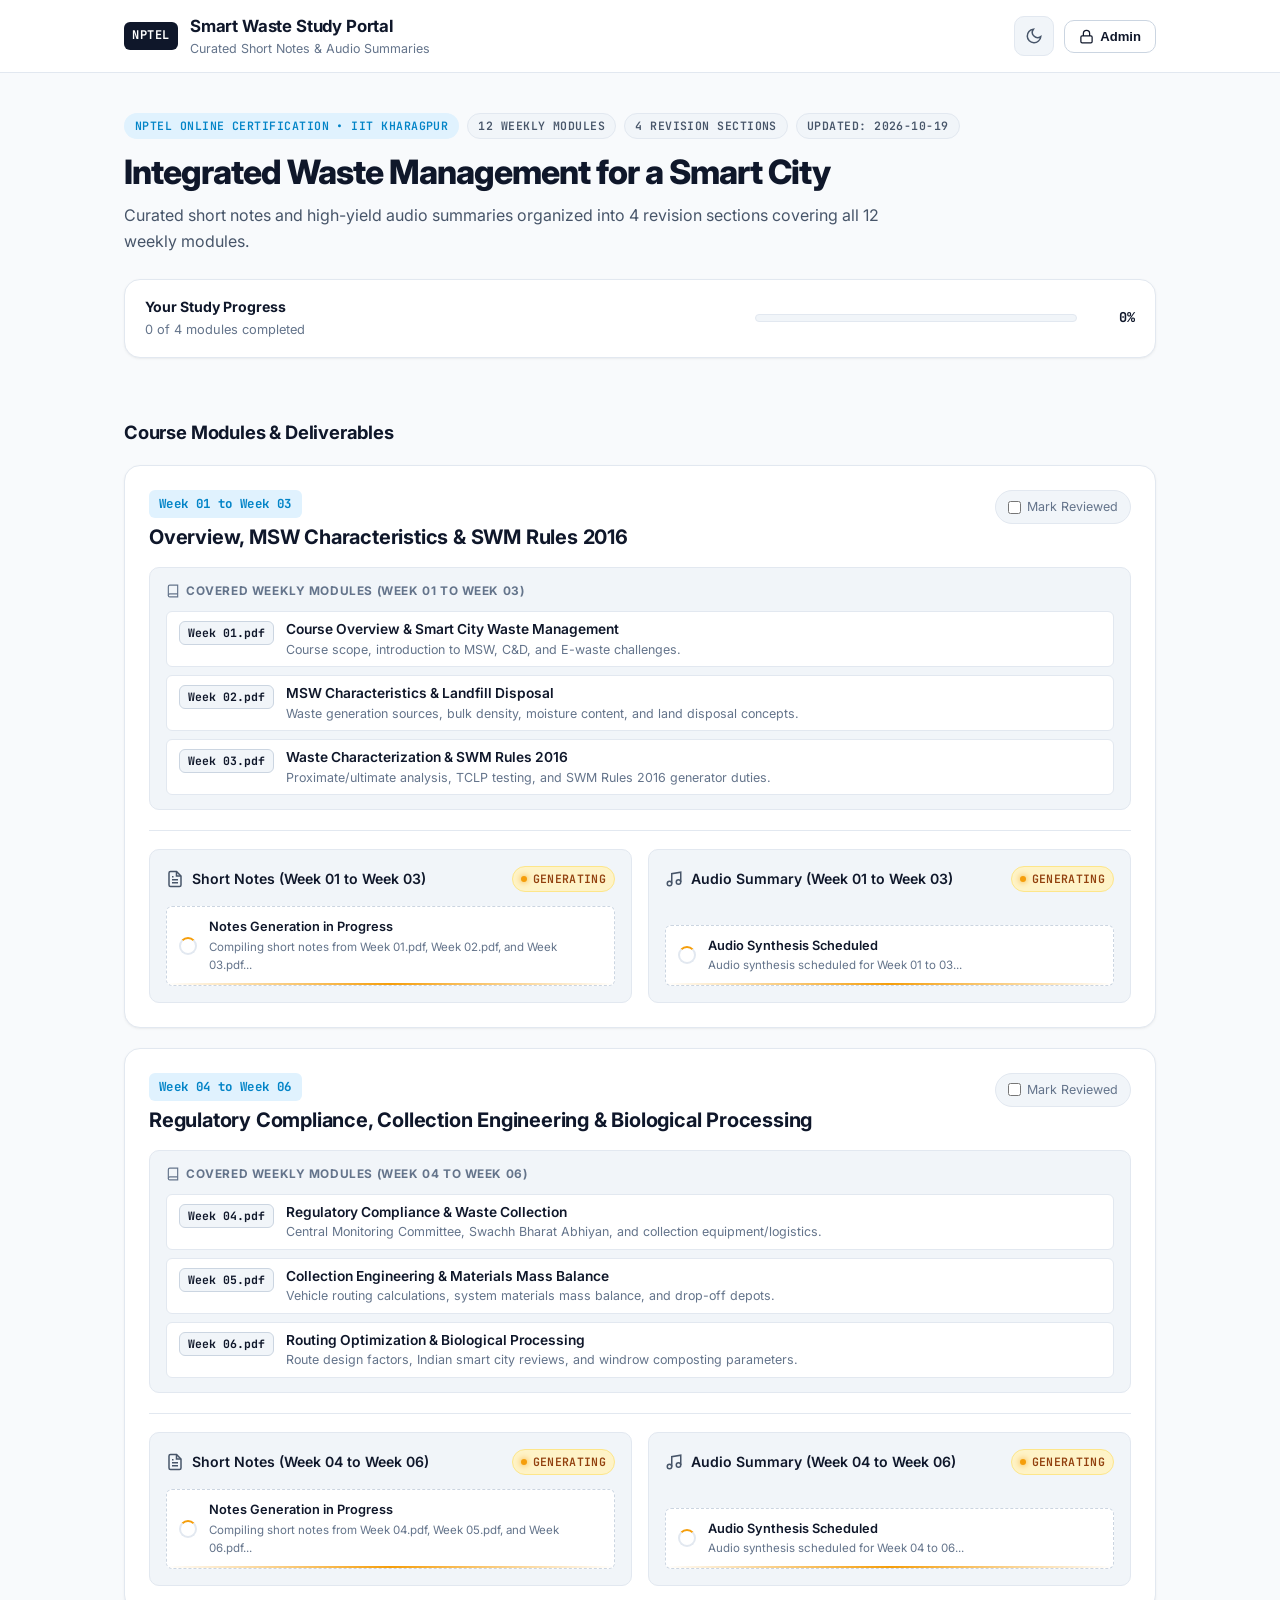
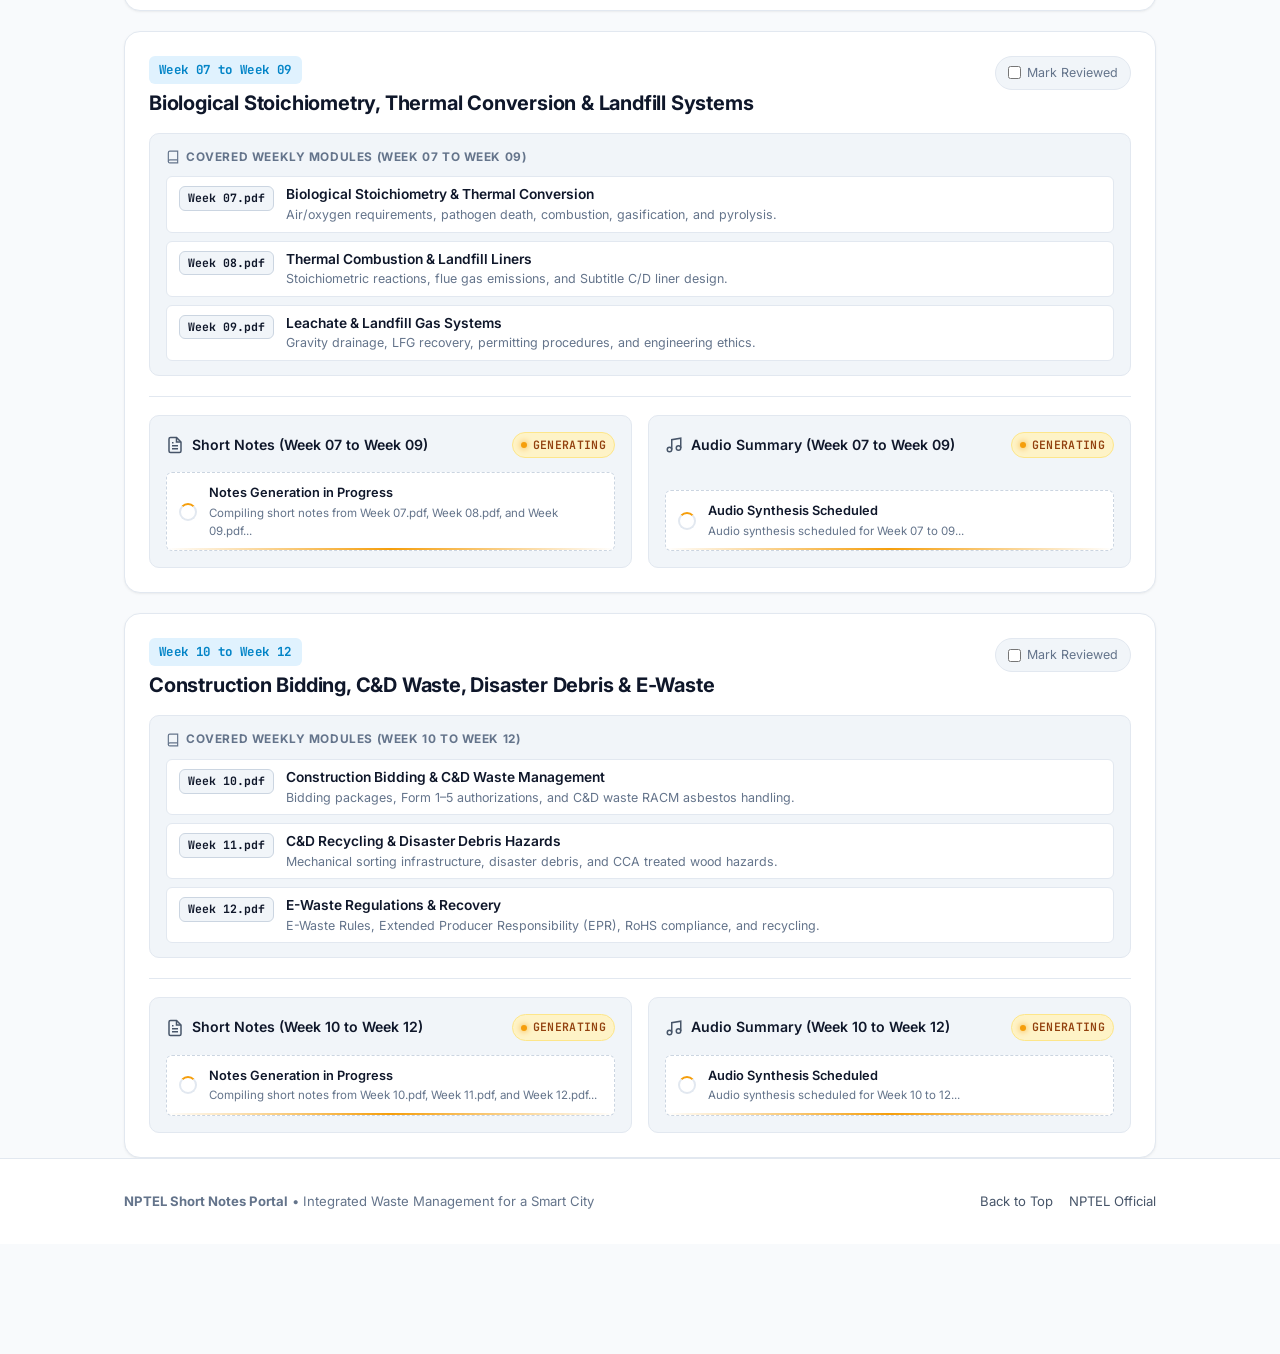
==== index.html @ 1c3b1835 "Fix: add embedded default course data for instant rendering across all environments" ====
<!DOCTYPE html>
<html lang="en" data-theme="light">
<head>
  <meta charset="UTF-8">
  <meta name="viewport" content="width=device-width, initial-scale=1.0">
  <title>Integrated Waste Management for a Smart City | NPTEL Short Notes & Audio</title>
  <meta name="description" content="NPTEL Course revision portal with downloadable PDF short notes and high-yield audio summaries for Integrated Waste Management for a Smart City (Weeks 01 to 12).">
  
  <!-- Modern Clean Typography -->
  <link rel="preconnect" href="https://fonts.googleapis.com">
  <link rel="preconnect" href="https://fonts.gstatic.com" crossorigin>
  <link href="https://fonts.googleapis.com/css2?family=Inter:wght@400;500;600;700;800&family=JetBrains+Mono:wght@400;500;600;700&display=swap" rel="stylesheet">
  
  <!-- Application Stylesheet -->
  <link rel="stylesheet" href="css/style.css">
  <link rel="icon" href="data:image/svg+xml,<svg xmlns='http://www.w3.org/2000/svg' viewBox='0 0 100 100'><text y='.9em' font-size='90'>♻️</text></svg>">
</head>
<body>

  <!-- Site Header -->
  <header class="site-header">
    <div class="container header-inner">
      <a href="#" class="brand-wrapper">
        <span class="brand-badge">NPTEL</span>
        <div>
          <h1 class="brand-title">Smart Waste Study Portal</h1>
          <p class="brand-subtitle">Curated Short Notes & Audio Summaries</p>
        </div>
      </a>

      <div class="header-actions">
        <!-- Theme Toggle -->
        <button id="theme-toggle-btn" class="btn-icon" aria-label="Toggle Dark/Light Mode" title="Toggle Theme">
          <svg id="theme-icon-dark" width="18" height="18" viewBox="0 0 24 24" fill="none" stroke="currentColor" stroke-width="2">
            <path d="M21 12.79A9 9 0 1 1 11.21 3 7 7 0 0 0 21 12.79z"></path>
          </svg>
          <svg id="theme-icon-light" width="18" height="18" viewBox="0 0 24 24" fill="none" stroke="currentColor" stroke-width="2" style="display: none;">
            <circle cx="12" cy="12" r="5"></circle>
            <line x1="12" y1="1" x2="12" y2="3"></line>
            <line x1="12" y1="21" x2="12" y2="23"></line>
            <line x1="4.22" y1="4.22" x2="5.64" y2="5.64"></line>
            <line x1="18.36" y1="18.36" x2="19.78" y2="19.78"></line>
            <line x1="1" y1="12" x2="3" y2="12"></line>
            <line x1="21" y1="12" x2="23" y2="12"></line>
            <line x1="4.22" y1="19.78" x2="5.64" y2="18.36"></line>
            <line x1="18.36" y1="5.64" x2="19.78" y2="4.22"></line>
          </svg>
        </button>

        <!-- Admin Portal Trigger Button -->
        <button id="btn-open-admin" class="btn-admin" title="Open Admin Update Panel">
          <svg width="15" height="15" viewBox="0 0 24 24" fill="none" stroke="currentColor" stroke-width="2">
            <rect x="3" y="11" width="18" height="11" rx="2" ry="2"></rect>
            <path d="M7 11V7a5 5 0 0 1 10 0v4"></path>
          </svg>
          <span>Admin</span>
        </button>
      </div>
    </div>
  </header>

  <!-- Main Content Container -->
  <main class="container">
    <!-- Course Hero Section -->
    <section class="course-hero">
      <div class="course-meta-tags">
        <span class="pill-tag accent" id="course-code">NPTEL &bull; IIT Kharagpur</span>
        <span class="pill-tag">12 Weekly Modules</span>
        <span class="pill-tag">4 Revision Sections</span>
        <span class="pill-tag" id="course-updated">Updated: Recent</span>
      </div>

      <h1 class="hero-title" id="course-title">Integrated Waste Management for a Smart City</h1>
      <p class="hero-description" id="course-description">
        Concise examination short notes and high-yield audio lectures designed for rapid revision. Direct Google Drive downloads with embedded audio streaming.
      </p>

      <!-- Study Completion Tracker -->
      <div class="study-tracker-card">
        <div class="tracker-info">
          <h3>Your Study Progress</h3>
          <p id="tracker-count">0 of 4 modules completed</p>
        </div>
        <div class="tracker-progress-wrap">
          <div class="progress-bar-track">
            <div id="tracker-fill" class="progress-bar-fill"></div>
          </div>
          <span id="tracker-percent" class="tracker-percent">0%</span>
        </div>
      </div>
    </section>

    <!-- Modules Section -->
    <section>
      <div class="section-heading-bar">
        <h2 class="section-title">Course Modules & Deliverables</h2>
      </div>

      <!-- Modules List dynamically rendered via app.js -->
      <div id="modules-container" class="modules-list">
        <!-- Rendered by js/app.js -->
      </div>
    </section>
  </main>

  <!-- Site Footer -->
  <footer class="site-footer">
    <div class="container footer-inner">
      <div>
        <p><strong>NPTEL Short Notes Portal</strong> &bull; Integrated Waste Management for a Smart City</p>
      </div>
      <div class="footer-links">
        <a href="#course-title">Back to Top</a>
        <a href="https://nptel.ac.in/" target="_blank" rel="noopener noreferrer">NPTEL Official</a>
      </div>
    </div>
  </footer>

  <!-- Fixed Bottom Audio Player Bar -->
  <div id="audio-player-bar" class="audio-player-bar">
    <div class="audio-player-inner">
      <!-- Track Meta -->
      <div class="player-track-info">
        <div id="player-track-week" class="player-track-week">Week 01 to Week 03</div>
        <div id="player-track-title" class="player-track-title">Municipal Solid Waste Fundamentals</div>
      </div>

      <!-- Central Controls -->
      <div class="player-center-controls">
        <div class="player-btn-row">
          <button id="player-play-btn" class="player-play-btn" onclick="togglePlayPause()" aria-label="Play/Pause">
            <svg id="player-play-icon" width="16" height="16" viewBox="0 0 24 24" fill="currentColor">
              <polygon points="5 3 19 12 5 21 5 3"></polygon>
            </svg>
            <svg id="player-pause-icon" width="16" height="16" viewBox="0 0 24 24" fill="currentColor" style="display: none;">
              <rect x="6" y="4" width="4" height="16"></rect>
              <rect x="14" y="4" width="4" height="16"></rect>
            </svg>
          </button>
        </div>

        <div class="player-scrub-row">
          <span id="player-time-current" class="player-time">00:00</span>
          <input type="range" id="player-scrub" class="player-scrub-slider" min="0" max="100" value="0" step="0.1">
          <span id="player-time-total" class="player-time">--:--</span>
        </div>
      </div>

      <!-- Right Controls: Speed Selector & Dismiss -->
      <div class="player-right-controls">
        <div class="speed-selector-group">
          <button class="speed-btn" data-speed="0.75" onclick="setPlaybackSpeed(0.75)">0.75x</button>
          <button class="speed-btn active" data-speed="1.0" onclick="setPlaybackSpeed(1.0)">1x</button>
          <button class="speed-btn" data-speed="1.25" onclick="setPlaybackSpeed(1.25)">1.25x</button>
          <button class="speed-btn" data-speed="1.5" onclick="setPlaybackSpeed(1.5)">1.5x</button>
          <button class="speed-btn" data-speed="2.0" onclick="setPlaybackSpeed(2.0)">2x</button>
        </div>

        <button class="btn-close-player" onclick="closeAudioPlayer()" aria-label="Close Audio Player" title="Close player">
          <svg width="18" height="18" viewBox="0 0 24 24" fill="none" stroke="currentColor" stroke-width="2">
            <line x1="18" y1="6" x2="6" y2="18"></line>
            <line x1="6" y1="6" x2="18" y2="18"></line>
          </svg>
        </button>
      </div>
    </div>
  </div>

  <!-- Admin Portal Modal Dialog -->
  <div id="admin-modal" class="modal-overlay">
    <div class="modal-window">
      <div class="modal-header">
        <h2>
          <svg width="20" height="20" viewBox="0 0 24 24" fill="none" stroke="currentColor" stroke-width="2">
            <rect x="3" y="11" width="18" height="11" rx="2" ry="2"></rect>
            <path d="M7 11V7a5 5 0 0 1 10 0v4"></path>
          </svg>
          Admin Portal — Update Links & Status
        </h2>
        <button id="btn-close-admin" class="btn-close-player" aria-label="Close Admin Modal">
          <svg width="20" height="20" viewBox="0 0 24 24" fill="none" stroke="currentColor" stroke-width="2">
            <line x1="18" y1="6" x2="6" y2="18"></line>
            <line x1="6" y1="6" x2="18" y2="18"></line>
          </svg>
        </button>
      </div>

      <div class="modal-body">
        <div class="admin-callout">
          <strong>Direct GitHub Integration:</strong> Updating here makes a commit directly to <code>data/content.json</code> in your GitHub repo using GitHub's REST API. Your token is stored safely only in your private browser (never exposed to public visitors).
        </div>

        <!-- Credentials section -->
        <div class="admin-grid-2">
          <div class="admin-field-group">
            <label class="admin-label" for="admin-owner">GitHub Username / Organization</label>
            <input type="text" id="admin-owner" class="admin-input" value="Anandavnish" placeholder="e.g. your-github-username">
          </div>

          <div class="admin-field-group">
            <label class="admin-label" for="admin-repo">Repository Name</label>
            <input type="text" id="admin-repo" class="admin-input" value="nptel-smart-waste-portal" placeholder="e.g. nptel-smart-waste-portal">
          </div>
        </div>

        <div class="admin-grid-2">
          <div class="admin-field-group">
            <label class="admin-label" for="admin-token">GitHub Personal Access Token (PAT)</label>
            <input type="password" id="admin-token" class="admin-input" placeholder="ghp_xxxxxxxxxxxxxxxxxxxx">
          </div>

          <div class="admin-field-group">
            <label class="admin-label" for="admin-branch">Branch</label>
            <input type="text" id="admin-branch" class="admin-input" value="main">
          </div>
        </div>

        <div style="display: flex; align-items: center; justify-content: space-between;">
          <label style="display: inline-flex; align-items: center; gap: 6px; font-size: 0.82rem; cursor: pointer;">
            <input type="checkbox" id="admin-remember" checked>
            <span>Save GitHub settings in this browser</span>
          </label>
          <button id="btn-test-conn" class="btn-deliverable btn-secondary-action" style="flex: none; padding: 6px 12px;">
            Test Connection
          </button>
        </div>

        <hr style="border: none; border-top: 1px solid var(--border-light);">

        <h3 style="font-size: 1rem; font-weight: 700;">Edit Module Deliverables</h3>

        <!-- Modules container rendered dynamically in admin.js -->
        <div id="admin-modules-list" style="display: flex; flex-direction: column; gap: 14px;">
          <!-- Populated by admin.js -->
        </div>
      </div>

      <div class="modal-footer">
        <div id="admin-status-message" class="status-message"></div>
        <div style="display: flex; gap: 10px;">
          <button id="btn-export-json" class="btn-deliverable btn-secondary-action" style="flex: none;">
            Export JSON
          </button>
          <button id="btn-cancel-admin" class="btn-deliverable btn-secondary-action" style="flex: none;">
            Cancel
          </button>
          <button id="btn-save-admin" class="btn-deliverable btn-primary-action" style="flex: none;">
            Save & Publish Changes
          </button>
        </div>
      </div>
    </div>
  </div>

  <!-- Scripts -->
  <script src="data/default-content.js"></script>
  <script src="js/app.js"></script>
  <script src="js/admin.js"></script>
</body>
</html>
---- css/style.css ----
/* ===================================================================
   NPTEL Academic Portal - Clean Minimalist Academic Design System
   Course: Integrated Waste Management for a Smart City
   =================================================================== */

:root {
  --font-sans: 'Inter', -apple-system, BlinkMacSystemFont, "Segoe UI", Roboto, sans-serif;
  --font-mono: 'JetBrains Mono', monospace;

  /* Light Theme (Clean Academic Slate) */
  --bg-primary: #F8FAFC;
  --bg-surface: #FFFFFF;
  --bg-surface-subtle: #F1F5F9;
  --bg-surface-elevated: #FFFFFF;
  --border-light: #E2E8F0;
  --border-medium: #CBD5E1;
  --border-strong: #94A3B8;

  --text-primary: #0F172A;
  --text-secondary: #475569;
  --text-muted: #64748B;
  --text-inverse: #FFFFFF;

  --accent-primary: #1E293B;
  --accent-hover: #334155;
  --accent-brand: #0284C7;
  --accent-brand-subtle: #E0F2FE;

  --status-ready-bg: #ECFDF5;
  --status-ready-text: #065F46;
  --status-ready-border: #A7F3D0;
  --status-ready-dot: #10B981;

  --status-progress-bg: #FEF3C7;
  --status-progress-text: #92400E;
  --status-progress-border: #FDE68A;
  --status-progress-dot: #F59E0B;

  --card-shadow: 0 1px 3px 0 rgba(0, 0, 0, 0.05), 0 1px 2px -1px rgba(0, 0, 0, 0.05);
  --card-shadow-hover: 0 10px 15px -3px rgba(0, 0, 0, 0.08), 0 4px 6px -4px rgba(0, 0, 0, 0.05);
  --modal-backdrop: rgba(15, 23, 42, 0.6);

  --radius-sm: 6px;
  --radius-md: 10px;
  --radius-lg: 16px;
  --radius-full: 9999px;

  --transition-fast: 150ms cubic-bezier(0.4, 0, 0.2, 1);
  --transition-normal: 250ms cubic-bezier(0.4, 0, 0.2, 1);
}

[data-theme="dark"] {
  --bg-primary: #090D16;
  --bg-surface: #111827;
  --bg-surface-subtle: #1E293B;
  --bg-surface-elevated: #162032;
  --border-light: #1F2937;
  --border-medium: #374151;
  --border-strong: #4B5563;

  --text-primary: #F9FAFB;
  --text-secondary: #9CA3AF;
  --text-muted: #6B7280;
  --text-inverse: #0F172A;

  --accent-primary: #F3F4F6;
  --accent-hover: #E5E7EB;
  --accent-brand: #38BDF8;
  --accent-brand-subtle: #0C4A6E;

  --status-ready-bg: rgba(6, 95, 70, 0.25);
  --status-ready-text: #6EE7B7;
  --status-ready-border: rgba(16, 185, 129, 0.3);
  --status-ready-dot: #34D399;

  --status-progress-bg: rgba(146, 64, 14, 0.25);
  --status-progress-text: #FCD34D;
  --status-progress-border: rgba(245, 158, 11, 0.3);
  --status-progress-dot: #FBBF24;

  --card-shadow: 0 4px 6px -1px rgba(0, 0, 0, 0.4);
  --card-shadow-hover: 0 20px 25px -5px rgba(0, 0, 0, 0.5);
  --modal-backdrop: rgba(0, 0, 0, 0.75);
}

*, *::before, *::after {
  box-sizing: border-box;
  margin: 0;
  padding: 0;
}

body {
  font-family: var(--font-sans);
  background-color: var(--bg-primary);
  color: var(--text-primary);
  line-height: 1.6;
  min-height: 100vh;
  display: flex;
  flex-direction: column;
  transition: background-color var(--transition-normal), color var(--transition-normal);
  padding-bottom: 110px; /* Space for bottom audio player */
}

/* ================= Container ================= */
.container {
  width: 100%;
  max-width: 1080px;
  margin: 0 auto;
  padding: 0 24px;
}

/* ================= Header ================= */
.site-header {
  background-color: var(--bg-surface);
  border-bottom: 1px solid var(--border-light);
  position: sticky;
  top: 0;
  z-index: 40;
  backdrop-filter: blur(8px);
}

.header-inner {
  display: flex;
  align-items: center;
  justify-content: space-between;
  height: 72px;
}

.brand-wrapper {
  display: flex;
  align-items: center;
  gap: 12px;
  text-decoration: none;
  color: inherit;
}

.brand-badge {
  background: var(--text-primary);
  color: var(--bg-surface);
  font-family: var(--font-mono);
  font-size: 0.75rem;
  font-weight: 700;
  padding: 4px 8px;
  border-radius: var(--radius-sm);
  letter-spacing: 0.05em;
}

.brand-title {
  font-size: 1.05rem;
  font-weight: 700;
  letter-spacing: -0.01em;
}

.brand-subtitle {
  font-size: 0.78rem;
  color: var(--text-muted);
}

.header-actions {
  display: flex;
  align-items: center;
  gap: 10px;
}

.btn-icon {
  background: var(--bg-surface-subtle);
  border: 1px solid var(--border-light);
  color: var(--text-secondary);
  width: 40px;
  height: 40px;
  border-radius: var(--radius-md);
  display: inline-flex;
  align-items: center;
  justify-content: center;
  cursor: pointer;
  transition: all var(--transition-fast);
}

.btn-icon:hover {
  background: var(--border-light);
  color: var(--text-primary);
}

.btn-admin {
  display: inline-flex;
  align-items: center;
  gap: 6px;
  font-size: 0.82rem;
  font-weight: 600;
  padding: 8px 14px;
  border-radius: var(--radius-md);
  border: 1px solid var(--border-medium);
  background: var(--bg-surface);
  color: var(--text-primary);
  cursor: pointer;
  transition: all var(--transition-fast);
}

.btn-admin:hover {
  background: var(--bg-surface-subtle);
  border-color: var(--text-secondary);
}

/* ================= Hero / Course Banner ================= */
.course-hero {
  padding: 40px 0 28px;
}

.course-meta-tags {
  display: flex;
  align-items: center;
  flex-wrap: wrap;
  gap: 8px;
  margin-bottom: 12px;
}

.pill-tag {
  font-family: var(--font-mono);
  font-size: 0.72rem;
  font-weight: 600;
  text-transform: uppercase;
  letter-spacing: 0.04em;
  padding: 3px 10px;
  border-radius: var(--radius-full);
  background: var(--bg-surface-subtle);
  border: 1px solid var(--border-light);
  color: var(--text-secondary);
}

.pill-tag.accent {
  background: var(--accent-brand-subtle);
  color: var(--accent-brand);
  border-color: transparent;
}

.hero-title {
  font-size: 2.1rem;
  font-weight: 800;
  letter-spacing: -0.03em;
  line-height: 1.25;
  margin-bottom: 10px;
}

.hero-description {
  font-size: 1rem;
  color: var(--text-secondary);
  max-width: 760px;
  margin-bottom: 24px;
}

/* ================= Study Tracker Banner ================= */
.study-tracker-card {
  background: var(--bg-surface);
  border: 1px solid var(--border-light);
  border-radius: var(--radius-lg);
  padding: 16px 20px;
  box-shadow: var(--card-shadow);
  display: flex;
  align-items: center;
  justify-content: space-between;
  gap: 20px;
  margin-bottom: 32px;
}

.tracker-info h3 {
  font-size: 0.88rem;
  font-weight: 700;
  margin-bottom: 2px;
}

.tracker-info p {
  font-size: 0.8rem;
  color: var(--text-muted);
}

.tracker-progress-wrap {
  display: flex;
  align-items: center;
  gap: 14px;
  flex: 1;
  max-width: 380px;
}

.progress-bar-track {
  width: 100%;
  height: 8px;
  background: var(--bg-surface-subtle);
  border-radius: var(--radius-full);
  overflow: hidden;
  border: 1px solid var(--border-light);
}

.progress-bar-fill {
  height: 100%;
  width: 0%;
  background: var(--text-primary);
  border-radius: var(--radius-full);
  transition: width 0.4s ease;
}

.tracker-percent {
  font-family: var(--font-mono);
  font-size: 0.85rem;
  font-weight: 700;
  min-width: 44px;
  text-align: right;
}

/* ================= Modules Grid ================= */
.section-heading-bar {
  display: flex;
  align-items: center;
  justify-content: space-between;
  margin-bottom: 18px;
}

.section-title {
  font-size: 1.15rem;
  font-weight: 700;
  letter-spacing: -0.01em;
}

.modules-list {
  display: flex;
  flex-direction: column;
  gap: 20px;
}

/* ================= Module Card ================= */
.module-card {
  background: var(--bg-surface);
  border: 1px solid var(--border-light);
  border-radius: var(--radius-lg);
  padding: 24px;
  box-shadow: var(--card-shadow);
  transition: box-shadow var(--transition-normal), border-color var(--transition-normal);
}

.module-card:hover {
  border-color: var(--border-medium);
  box-shadow: var(--card-shadow-hover);
}

.module-card.completed {
  border-left: 4px solid var(--status-ready-dot);
}

.module-card-header {
  display: flex;
  align-items: flex-start;
  justify-content: space-between;
  gap: 16px;
  margin-bottom: 12px;
}

.module-week-badge {
  font-family: var(--font-mono);
  font-size: 0.78rem;
  font-weight: 700;
  letter-spacing: 0.03em;
  color: var(--accent-brand);
  background: var(--accent-brand-subtle);
  padding: 4px 10px;
  border-radius: var(--radius-sm);
  display: inline-block;
  margin-bottom: 6px;
}

.module-title {
  font-size: 1.25rem;
  font-weight: 700;
  letter-spacing: -0.01em;
  line-height: 1.35;
}

.completion-toggle {
  display: inline-flex;
  align-items: center;
  gap: 6px;
  font-size: 0.78rem;
  color: var(--text-muted);
  cursor: pointer;
  user-select: none;
  background: var(--bg-surface-subtle);
  padding: 6px 12px;
  border-radius: var(--radius-full);
  border: 1px solid var(--border-light);
  transition: all var(--transition-fast);
}

.completion-toggle:hover {
  color: var(--text-primary);
  border-color: var(--border-medium);
}

.completion-toggle input[type="checkbox"] {
  accent-color: var(--status-ready-dot);
  cursor: pointer;
}

/* Source Weekly Modules Breakdown */
.source-weeks-container {
  margin: 16px 0 20px;
  background: var(--bg-surface-subtle);
  border: 1px solid var(--border-light);
  border-radius: var(--radius-md);
  padding: 14px 16px;
}

.source-weeks-header {
  font-size: 0.74rem;
  font-weight: 700;
  text-transform: uppercase;
  letter-spacing: 0.05em;
  color: var(--text-muted);
  display: flex;
  align-items: center;
  gap: 6px;
  margin-bottom: 10px;
}

.source-weeks-list {
  display: flex;
  flex-direction: column;
  gap: 8px;
}

.source-week-row {
  display: flex;
  align-items: flex-start;
  gap: 12px;
  padding: 8px 12px;
  background: var(--bg-surface);
  border: 1px solid var(--border-light);
  border-radius: var(--radius-sm);
  transition: border-color var(--transition-fast);
}

.source-week-row:hover {
  border-color: var(--border-medium);
}

.source-pdf-pill {
  font-family: var(--font-mono);
  font-size: 0.72rem;
  font-weight: 700;
  color: var(--text-primary);
  background: var(--bg-surface-subtle);
  border: 1px solid var(--border-medium);
  padding: 2px 8px;
  border-radius: var(--radius-sm);
  white-space: nowrap;
  flex-shrink: 0;
  margin-top: 1px;
}

.source-week-details {
  display: flex;
  flex-direction: column;
  gap: 2px;
}

.source-topic-title {
  font-size: 0.86rem;
  font-weight: 600;
  color: var(--text-primary);
  line-height: 1.35;
}

.source-subtopics {
  font-size: 0.78rem;
  color: var(--text-muted);
  line-height: 1.4;
}

@media (max-width: 640px) {
  .source-week-row {
    flex-direction: column;
    gap: 6px;
  }
}

/* Deliverables Section (PDF & Audio) */
.deliverables-grid {
  display: grid;
  grid-template-columns: 1fr 1fr;
  gap: 16px;
  margin-top: 18px;
  padding-top: 18px;
  border-top: 1px solid var(--border-light);
}

.deliverable-box {
  background: var(--bg-surface-subtle);
  border: 1px solid var(--border-light);
  border-radius: var(--radius-md);
  padding: 16px;
  display: flex;
  flex-direction: column;
  justify-content: space-between;
  gap: 14px;
}

.deliverable-header {
  display: flex;
  align-items: center;
  justify-content: space-between;
  gap: 8px;
}

.deliverable-type {
  display: flex;
  align-items: center;
  gap: 8px;
  font-weight: 600;
  font-size: 0.88rem;
}

.type-icon {
  width: 18px;
  height: 18px;
  color: var(--text-secondary);
}

/* Status Badges */
.status-badge {
  display: inline-flex;
  align-items: center;
  gap: 6px;
  font-family: var(--font-mono);
  font-size: 0.72rem;
  font-weight: 600;
  padding: 3px 8px;
  border-radius: var(--radius-full);
  text-transform: uppercase;
  letter-spacing: 0.03em;
}

.status-badge.ready {
  background: var(--status-ready-bg);
  color: var(--status-ready-text);
  border: 1px solid var(--status-ready-border);
}

.status-badge.ready .status-dot {
  width: 6px;
  height: 6px;
  border-radius: 50%;
  background: var(--status-ready-dot);
}

.status-badge.in_progress {
  background: var(--status-progress-bg);
  color: var(--status-progress-text);
  border: 1px solid var(--status-progress-border);
}

.status-badge.in_progress .status-dot {
  width: 6px;
  height: 6px;
  border-radius: 50%;
  background: var(--status-progress-dot);
  box-shadow: 0 0 6px var(--status-progress-dot);
  animation: pulse-ring 1.8s infinite ease-in-out;
}

@keyframes pulse-ring {
  0% { transform: scale(0.9); opacity: 0.6; }
  50% { transform: scale(1.3); opacity: 1; }
  100% { transform: scale(0.9); opacity: 0.6; }
}

/* Action Buttons / In Progress States */
.deliverable-actions {
  display: flex;
  align-items: center;
  gap: 8px;
}

.btn-deliverable {
  display: inline-flex;
  align-items: center;
  justify-content: center;
  gap: 7px;
  flex: 1;
  padding: 9px 14px;
  font-size: 0.82rem;
  font-weight: 600;
  border-radius: var(--radius-sm);
  cursor: pointer;
  text-decoration: none;
  transition: all var(--transition-fast);
  border: 1px solid transparent;
}

.btn-primary-action {
  background: var(--text-primary);
  color: var(--bg-surface);
}

.btn-primary-action:hover {
  background: var(--accent-hover);
  transform: translateY(-1px);
}

.btn-secondary-action {
  background: var(--bg-surface);
  border-color: var(--border-medium);
  color: var(--text-primary);
}

.btn-secondary-action:hover {
  background: var(--bg-surface-subtle);
  border-color: var(--text-primary);
}

/* Animated "In Progress / Generating" State */
.in-progress-display {
  display: flex;
  align-items: center;
  gap: 12px;
  padding: 10px 12px;
  background: var(--bg-surface);
  border: 1px dashed var(--border-medium);
  border-radius: var(--radius-sm);
  position: relative;
  overflow: hidden;
}

.generating-spinner {
  width: 18px;
  height: 18px;
  border: 2px solid var(--border-light);
  border-top-color: var(--status-progress-dot);
  border-radius: 50%;
  animation: spin 1s linear infinite;
  flex-shrink: 0;
}

@keyframes spin {
  to { transform: rotate(360deg); }
}

.in-progress-text-block {
  flex: 1;
}

.in-progress-label {
  font-size: 0.8rem;
  font-weight: 600;
  color: var(--text-primary);
  display: flex;
  align-items: center;
  gap: 6px;
}

.in-progress-hint {
  font-size: 0.72rem;
  color: var(--text-muted);
}

/* Subtle Shimmer Animation */
.shimmer-bar {
  position: absolute;
  bottom: 0;
  left: 0;
  height: 2px;
  width: 100%;
  background: linear-gradient(90deg, transparent, var(--status-progress-dot), transparent);
  animation: shimmer 2s infinite ease-in-out;
}

@keyframes shimmer {
  0% { transform: translateX(-100%); }
  100% { transform: translateX(100%); }
}

/* ================= Bottom Audio Player ================= */
.audio-player-bar {
  position: fixed;
  bottom: 0;
  left: 0;
  right: 0;
  background: var(--bg-surface);
  border-top: 1px solid var(--border-light);
  box-shadow: 0 -4px 16px rgba(0, 0, 0, 0.08);
  padding: 12px 24px;
  z-index: 50;
  display: none; /* Shown dynamically when audio is loaded */
  backdrop-filter: blur(12px);
}

.audio-player-inner {
  max-width: 1080px;
  margin: 0 auto;
  display: flex;
  align-items: center;
  gap: 20px;
}

.player-track-info {
  min-width: 200px;
  max-width: 240px;
}

.player-track-title {
  font-size: 0.85rem;
  font-weight: 700;
  white-space: nowrap;
  overflow: hidden;
  text-overflow: ellipsis;
}

.player-track-week {
  font-size: 0.72rem;
  color: var(--accent-brand);
  font-family: var(--font-mono);
}

.player-center-controls {
  flex: 1;
  display: flex;
  flex-direction: column;
  align-items: center;
  gap: 6px;
}

.player-btn-row {
  display: flex;
  align-items: center;
  gap: 14px;
}

.player-play-btn {
  width: 40px;
  height: 40px;
  border-radius: 50%;
  background: var(--text-primary);
  color: var(--bg-surface);
  border: none;
  display: flex;
  align-items: center;
  justify-content: center;
  cursor: pointer;
  transition: transform var(--transition-fast);
}

.player-play-btn:hover {
  transform: scale(1.06);
}

.player-scrub-row {
  width: 100%;
  display: flex;
  align-items: center;
  gap: 10px;
}

.player-time {
  font-family: var(--font-mono);
  font-size: 0.72rem;
  color: var(--text-muted);
  min-width: 40px;
}

.player-scrub-slider {
  flex: 1;
  height: 5px;
  accent-color: var(--text-primary);
  cursor: pointer;
}

.player-right-controls {
  display: flex;
  align-items: center;
  gap: 12px;
}

.speed-selector-group {
  display: flex;
  background: var(--bg-surface-subtle);
  border: 1px solid var(--border-light);
  border-radius: var(--radius-sm);
  padding: 2px;
}

.speed-btn {
  background: transparent;
  border: none;
  font-family: var(--font-mono);
  font-size: 0.72rem;
  padding: 3px 6px;
  cursor: pointer;
  color: var(--text-secondary);
  border-radius: var(--radius-sm);
  transition: all var(--transition-fast);
}

.speed-btn.active {
  background: var(--text-primary);
  color: var(--bg-surface);
  font-weight: 700;
}

.btn-close-player {
  background: transparent;
  border: none;
  color: var(--text-muted);
  cursor: pointer;
  padding: 4px;
  display: flex;
  align-items: center;
}

.btn-close-player:hover {
  color: var(--text-primary);
}

/* ================= Admin Modal ================= */
.modal-overlay {
  position: fixed;
  inset: 0;
  background: var(--modal-backdrop);
  display: none;
  align-items: center;
  justify-content: center;
  z-index: 100;
  padding: 20px;
  backdrop-filter: blur(4px);
}

.modal-overlay.active {
  display: flex;
}

.modal-window {
  background: var(--bg-surface);
  border: 1px solid var(--border-medium);
  border-radius: var(--radius-lg);
  width: 100%;
  max-width: 760px;
  max-height: 90vh;
  display: flex;
  flex-direction: column;
  box-shadow: 0 25px 50px -12px rgba(0, 0, 0, 0.25);
  animation: modal-appear 0.2s ease-out;
}

@keyframes modal-appear {
  from { opacity: 0; transform: scale(0.96); }
  to { opacity: 1; transform: scale(1); }
}

.modal-header {
  padding: 20px 24px;
  border-bottom: 1px solid var(--border-light);
  display: flex;
  align-items: center;
  justify-content: space-between;
}

.modal-header h2 {
  font-size: 1.15rem;
  font-weight: 700;
  display: flex;
  align-items: center;
  gap: 8px;
}

.modal-body {
  padding: 24px;
  overflow-y: auto;
  display: flex;
  flex-direction: column;
  gap: 24px;
}

.admin-callout {
  background: var(--accent-brand-subtle);
  border: 1px solid var(--border-light);
  border-left: 4px solid var(--accent-brand);
  padding: 12px 16px;
  border-radius: var(--radius-sm);
  font-size: 0.82rem;
  color: var(--text-secondary);
}

.admin-field-group {
  display: flex;
  flex-direction: column;
  gap: 6px;
}

.admin-label {
  font-size: 0.82rem;
  font-weight: 600;
  color: var(--text-primary);
}

.admin-input {
  font-family: var(--font-mono);
  font-size: 0.85rem;
  padding: 8px 12px;
  background: var(--bg-surface-subtle);
  border: 1px solid var(--border-medium);
  border-radius: var(--radius-sm);
  color: var(--text-primary);
  width: 100%;
}

.admin-input:focus {
  outline: none;
  border-color: var(--accent-brand);
  background: var(--bg-surface);
}

.admin-grid-2 {
  display: grid;
  grid-template-columns: 1fr 1fr;
  gap: 16px;
}

/* Module Editor Accordion / Cards */
.admin-module-box {
  border: 1px solid var(--border-light);
  background: var(--bg-surface-subtle);
  border-radius: var(--radius-md);
  padding: 16px;
  display: flex;
  flex-direction: column;
  gap: 14px;
}

.admin-module-header {
  display: flex;
  align-items: center;
  justify-content: space-between;
  border-bottom: 1px solid var(--border-light);
  padding-bottom: 8px;
}

.admin-module-title {
  font-size: 0.92rem;
  font-weight: 700;
}

.admin-select {
  font-family: var(--font-sans);
  font-size: 0.82rem;
  padding: 6px 10px;
  border-radius: var(--radius-sm);
  border: 1px solid var(--border-medium);
  background: var(--bg-surface);
  color: var(--text-primary);
}

.modal-footer {
  padding: 16px 24px;
  border-top: 1px solid var(--border-light);
  display: flex;
  align-items: center;
  justify-content: space-between;
  background: var(--bg-surface-subtle);
  border-bottom-left-radius: var(--radius-lg);
  border-bottom-right-radius: var(--radius-lg);
}

.status-message {
  font-size: 0.82rem;
  font-weight: 500;
  display: flex;
  align-items: center;
  gap: 6px;
}

.status-message.success { color: var(--status-ready-text); }
.status-message.error { color: #DC2626; }

/* ================= Footer ================= */
.site-footer {
  margin-top: auto;
  border-top: 1px solid var(--border-light);
  padding: 32px 0;
  background: var(--bg-surface);
  font-size: 0.82rem;
  color: var(--text-muted);
}

.footer-inner {
  display: flex;
  align-items: center;
  justify-content: space-between;
  flex-wrap: wrap;
  gap: 14px;
}

.footer-links {
  display: flex;
  gap: 16px;
}

.footer-links a {
  color: var(--text-secondary);
  text-decoration: none;
}

.footer-links a:hover {
  color: var(--text-primary);
  text-decoration: underline;
}

/* ================= Responsive Queries ================= */
@media (max-width: 768px) {
  .deliverables-grid {
    grid-template-columns: 1fr;
  }
  .admin-grid-2 {
    grid-template-columns: 1fr;
  }
  .study-tracker-card {
    flex-direction: column;
    align-items: stretch;
  }
  .tracker-progress-wrap {
    max-width: 100%;
  }
  .hero-title {
    font-size: 1.6rem;
  }
  .audio-player-inner {
    flex-wrap: wrap;
  }
  .player-track-info {
    max-width: 100%;
    width: 100%;
  }
}
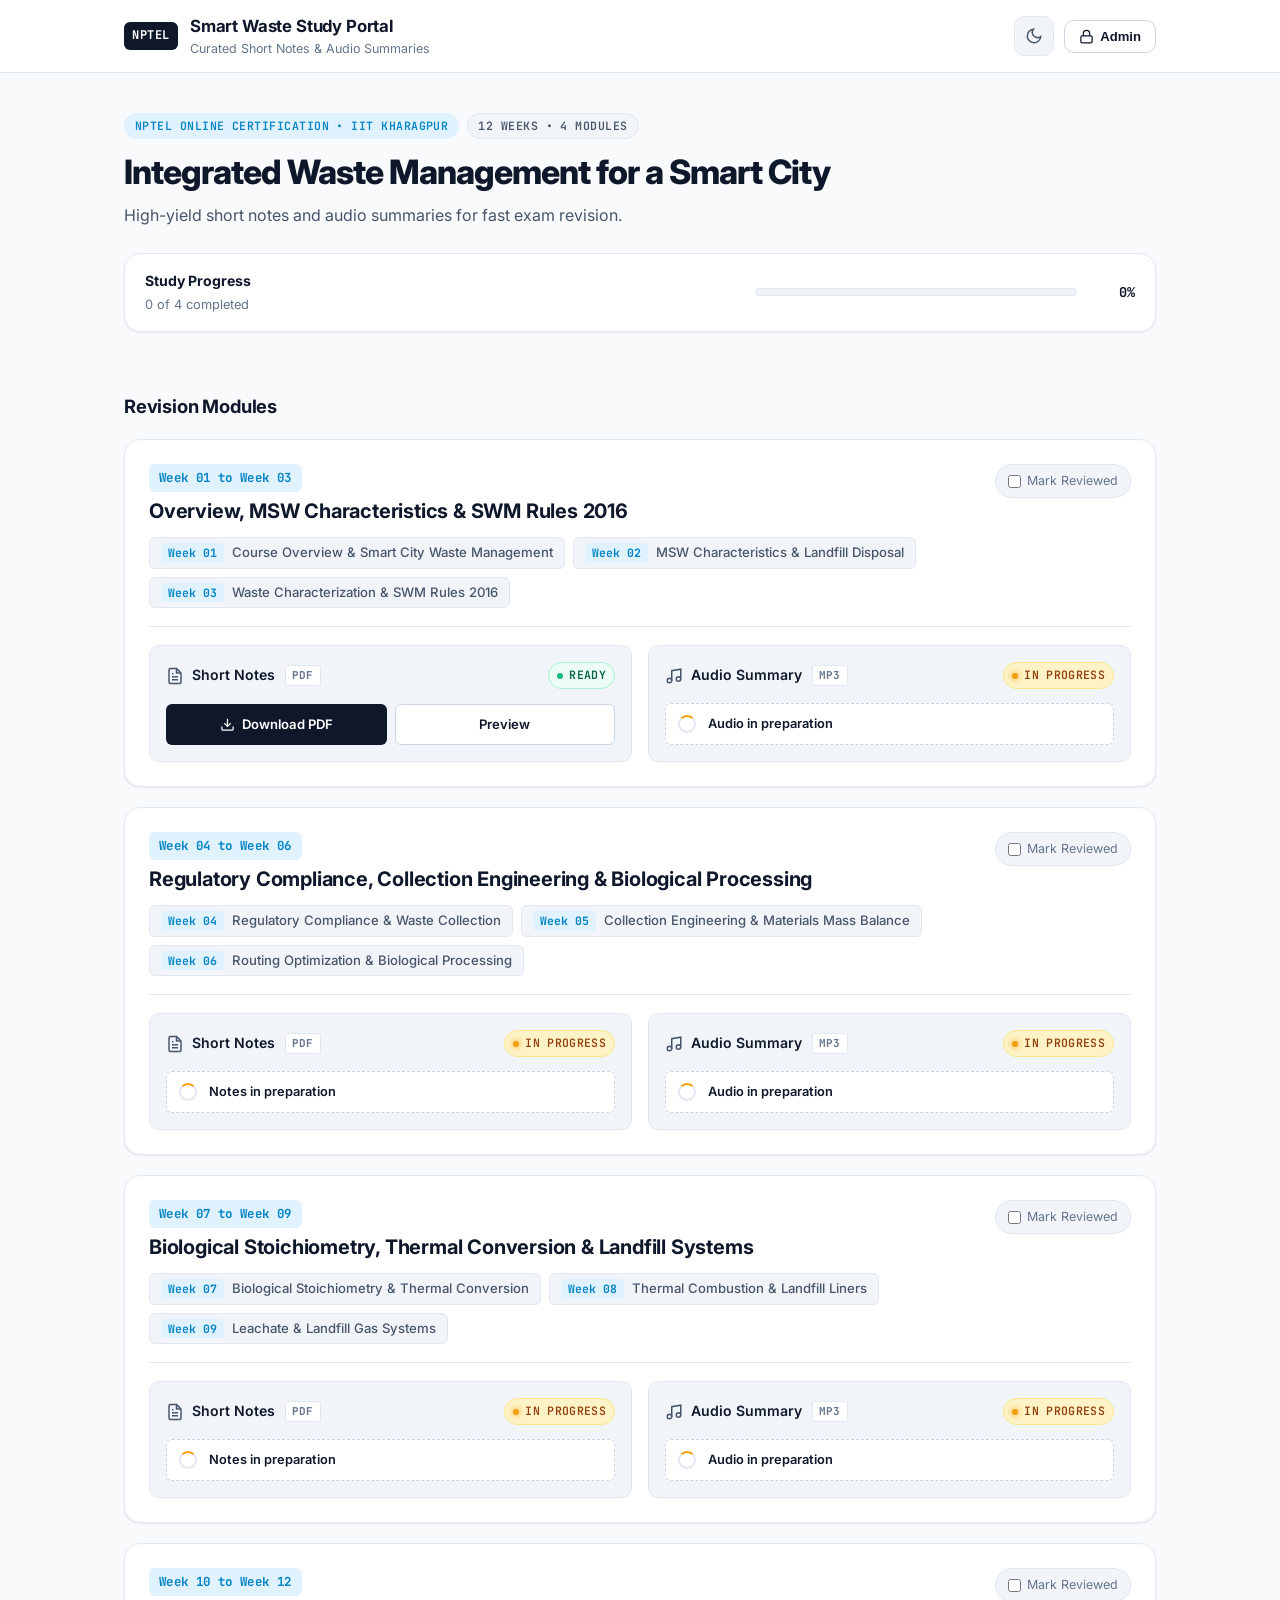
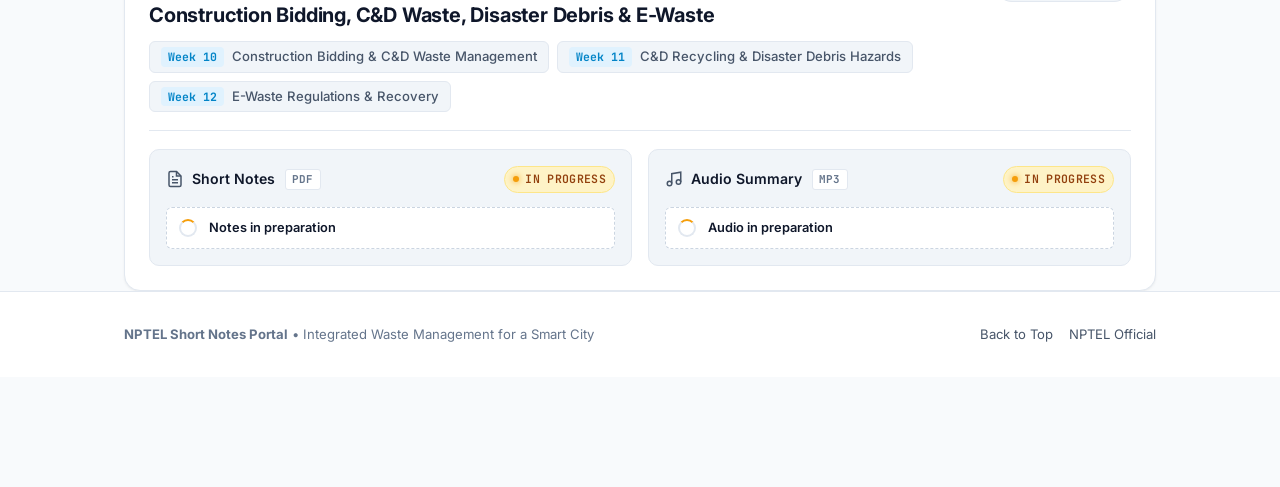
==== commit c0c9c8a9: "Enhance: auto-detect ready status on link upload, streamline admin upload UI, and activate Week 01-0" ====
--- a/index.html
+++ b/index.html
@@ -65,21 +65,19 @@
     <section class="course-hero">
       <div class="course-meta-tags">
         <span class="pill-tag accent" id="course-code">NPTEL &bull; IIT Kharagpur</span>
-        <span class="pill-tag">12 Weekly Modules</span>
-        <span class="pill-tag">4 Revision Sections</span>
-        <span class="pill-tag" id="course-updated">Updated: Recent</span>
+        <span class="pill-tag">12 Weeks &bull; 4 Modules</span>
       </div>
 
       <h1 class="hero-title" id="course-title">Integrated Waste Management for a Smart City</h1>
       <p class="hero-description" id="course-description">
-        Concise examination short notes and high-yield audio lectures designed for rapid revision. Direct Google Drive downloads with embedded audio streaming.
+        High-yield short notes and audio summaries for fast exam revision.
       </p>
 
       <!-- Study Completion Tracker -->
       <div class="study-tracker-card">
         <div class="tracker-info">
-          <h3>Your Study Progress</h3>
-          <p id="tracker-count">0 of 4 modules completed</p>
+          <h3>Study Progress</h3>
+          <p id="tracker-count">0 of 4 completed</p>
         </div>
         <div class="tracker-progress-wrap">
           <div class="progress-bar-track">
@@ -93,7 +91,7 @@
     <!-- Modules Section -->
     <section>
       <div class="section-heading-bar">
-        <h2 class="section-title">Course Modules & Deliverables</h2>
+        <h2 class="section-title">Revision Modules</h2>
       </div>
 
       <!-- Modules List dynamically rendered via app.js -->
@@ -186,51 +184,64 @@
       </div>
 
       <div class="modal-body">
-        <div class="admin-callout">
-          <strong>Direct GitHub Integration:</strong> Updating here makes a commit directly to <code>data/content.json</code> in your GitHub repo using GitHub's REST API. Your token is stored safely only in your private browser (never exposed to public visitors).
-        </div>
-
-        <!-- Credentials section -->
-        <div class="admin-grid-2">
-          <div class="admin-field-group">
-            <label class="admin-label" for="admin-owner">GitHub Username / Organization</label>
-            <input type="text" id="admin-owner" class="admin-input" value="Anandavnish" placeholder="e.g. your-github-username">
+        <!-- Collapsible GitHub Connection Settings -->
+        <details class="admin-settings-accordion" id="admin-settings-details">
+          <summary class="admin-settings-summary">
+            <span class="settings-summary-left">
+              <svg width="15" height="15" viewBox="0 0 24 24" fill="none" stroke="currentColor" stroke-width="2">
+                <circle cx="12" cy="12" r="3"></circle>
+                <path d="M19.4 15a1.65 1.65 0 0 0 .33 1.82l.06.06a2 2 0 0 1 0 2.83 2 2 0 0 1-2.83 0l-.06-.06a1.65 1.65 0 0 0-1.82-.33 1.65 1.65 0 0 0-1 1.51V21a2 2 0 0 1-2 2 2 2 0 0 1-2-2v-.09A1.65 1.65 0 0 0 9 19.4a1.65 1.65 0 0 0-1.82.33l-.06.06a2 2 0 0 1-2.83 0 2 2 0 0 1 0-2.83l.06-.06a1.65 1.65 0 0 0 .33-1.82 1.65 1.65 0 0 0-1.51-1H3a2 2 0 0 1-2-2 2 2 0 0 1 2-2h.09A1.65 1.65 0 0 0 4.6 9a1.65 1.65 0 0 0-.33-1.82l-.06-.06a2 2 0 0 1 0-2.83 2 2 0 0 1 2.83 0l.06.06a1.65 1.65 0 0 0 1.82.33H9a1.65 1.65 0 0 0 1-1.51V3a2 2 0 0 1 2-2 2 2 0 0 1 2 2v.09a1.65 1.65 0 0 0 1 1.51 1.65 1.65 0 0 0 1.82-.33l.06-.06a2 2 0 0 1 2.83 0 2 2 0 0 1 0 2.83l-.06.06a1.65 1.65 0 0 0-.33 1.82V9a1.65 1.65 0 0 0 1.51 1H21a2 2 0 0 1 2 2 2 2 0 0 1-2 2h-.09a1.65 1.65 0 0 0-1.51 1z"></path>
+              </svg>
+              <span>GitHub Connection Configuration</span>
+              <span class="badge-connected" id="badge-gh-status">Configured ✓</span>
+            </span>
+            <span class="settings-toggle-hint">Edit Token / Repo ▾</span>
+          </summary>
+
+          <div class="admin-settings-content">
+            <div class="admin-grid-2">
+              <div class="admin-field-group">
+                <label class="admin-label" for="admin-owner">GitHub Username</label>
+                <input type="text" id="admin-owner" class="admin-input" value="Anandavnish">
+              </div>
+
+              <div class="admin-field-group">
+                <label class="admin-label" for="admin-repo">Repository Name</label>
+                <input type="text" id="admin-repo" class="admin-input" value="nptel-smart-waste-portal">
+              </div>
+            </div>
+
+            <div class="admin-grid-2">
+              <div class="admin-field-group">
+                <label class="admin-label" for="admin-token">Personal Access Token (PAT)</label>
+                <input type="password" id="admin-token" class="admin-input" placeholder="ghp_xxxxxxxxxxxxxxxxxxxx">
+              </div>
+
+              <div class="admin-field-group">
+                <label class="admin-label" for="admin-branch">Branch</label>
+                <input type="text" id="admin-branch" class="admin-input" value="main">
+              </div>
+            </div>
+
+            <div style="display: flex; align-items: center; justify-content: space-between; margin-top: 4px;">
+              <label style="display: inline-flex; align-items: center; gap: 6px; font-size: 0.82rem; cursor: pointer;">
+                <input type="checkbox" id="admin-remember" checked>
+                <span>Remember settings in this browser</span>
+              </label>
+              <button id="btn-test-conn" type="button" class="btn-deliverable btn-secondary-action" style="flex: none; padding: 4px 12px; font-size: 0.78rem;">
+                Test Connection
+              </button>
+            </div>
           </div>
-
-          <div class="admin-field-group">
-            <label class="admin-label" for="admin-repo">Repository Name</label>
-            <input type="text" id="admin-repo" class="admin-input" value="nptel-smart-waste-portal" placeholder="e.g. nptel-smart-waste-portal">
-          </div>
-        </div>
-
-        <div class="admin-grid-2">
-          <div class="admin-field-group">
-            <label class="admin-label" for="admin-token">GitHub Personal Access Token (PAT)</label>
-            <input type="password" id="admin-token" class="admin-input" placeholder="ghp_xxxxxxxxxxxxxxxxxxxx">
-          </div>
-
-          <div class="admin-field-group">
-            <label class="admin-label" for="admin-branch">Branch</label>
-            <input type="text" id="admin-branch" class="admin-input" value="main">
-          </div>
-        </div>
-
-        <div style="display: flex; align-items: center; justify-content: space-between;">
-          <label style="display: inline-flex; align-items: center; gap: 6px; font-size: 0.82rem; cursor: pointer;">
-            <input type="checkbox" id="admin-remember" checked>
-            <span>Save GitHub settings in this browser</span>
-          </label>
-          <button id="btn-test-conn" class="btn-deliverable btn-secondary-action" style="flex: none; padding: 6px 12px;">
-            Test Connection
-          </button>
-        </div>
-
-        <hr style="border: none; border-top: 1px solid var(--border-light);">
-
-        <h3 style="font-size: 1rem; font-weight: 700;">Edit Module Deliverables</h3>
+        </details>
+
+        <div style="display: flex; align-items: center; justify-content: space-between; margin-top: 6px;">
+          <h3 style="font-size: 1.05rem; font-weight: 700;">Upload & Update Deliverables</h3>
+          <span style="font-size: 0.76rem; color: var(--text-muted);">Paste Google Drive links below</span>
+        </div>
 
         <!-- Modules container rendered dynamically in admin.js -->
-        <div id="admin-modules-list" style="display: flex; flex-direction: column; gap: 14px;">
+        <div id="admin-modules-list" style="display: flex; flex-direction: column; gap: 16px;">
           <!-- Populated by admin.js -->
         </div>
       </div>
--- a/css/style.css
+++ b/css/style.css
@@ -398,86 +398,60 @@
   cursor: pointer;
 }
 
-/* Source Weekly Modules Breakdown */
-.source-weeks-container {
-  margin: 16px 0 20px;
-  background: var(--bg-surface-subtle);
-  border: 1px solid var(--border-light);
-  border-radius: var(--radius-md);
-  padding: 14px 16px;
-}
-
-.source-weeks-header {
-  font-size: 0.74rem;
-  font-weight: 700;
-  text-transform: uppercase;
-  letter-spacing: 0.05em;
-  color: var(--text-muted);
-  display: flex;
-  align-items: center;
-  gap: 6px;
-  margin-bottom: 10px;
-}
-
-.source-weeks-list {
-  display: flex;
-  flex-direction: column;
+/* Covered Topics Strip */
+.module-topics-strip {
+  display: flex;
+  flex-wrap: wrap;
   gap: 8px;
-}
-
-.source-week-row {
-  display: flex;
-  align-items: flex-start;
-  gap: 12px;
-  padding: 8px 12px;
-  background: var(--bg-surface);
+  margin: 12px 0 16px;
+}
+
+.topic-tag {
+  display: inline-flex;
+  align-items: center;
+  gap: 8px;
+  background: var(--bg-surface-subtle);
   border: 1px solid var(--border-light);
   border-radius: var(--radius-sm);
-  transition: border-color var(--transition-fast);
-}
-
-.source-week-row:hover {
+  padding: 5px 11px;
+  font-size: 0.82rem;
+  line-height: 1.35;
+  transition: border-color var(--transition-fast), background var(--transition-fast);
+}
+
+.topic-tag:hover {
   border-color: var(--border-medium);
-}
-
-.source-pdf-pill {
+  background: var(--bg-surface);
+}
+
+.topic-week-num {
   font-family: var(--font-mono);
   font-size: 0.72rem;
   font-weight: 700;
-  color: var(--text-primary);
-  background: var(--bg-surface-subtle);
-  border: 1px solid var(--border-medium);
-  padding: 2px 8px;
-  border-radius: var(--radius-sm);
+  color: var(--accent-brand);
+  background: var(--accent-brand-subtle);
+  padding: 2px 7px;
+  border-radius: 4px;
   white-space: nowrap;
   flex-shrink: 0;
-  margin-top: 1px;
-}
-
-.source-week-details {
-  display: flex;
-  flex-direction: column;
-  gap: 2px;
-}
-
-.source-topic-title {
-  font-size: 0.86rem;
-  font-weight: 600;
-  color: var(--text-primary);
-  line-height: 1.35;
-}
-
-.source-subtopics {
-  font-size: 0.78rem;
+}
+
+.topic-name {
+  color: var(--text-secondary);
+  font-weight: 500;
+}
+
+.deliverable-format-badge {
+  font-family: var(--font-mono);
+  font-size: 0.68rem;
+  font-weight: 700;
   color: var(--text-muted);
-  line-height: 1.4;
-}
-
-@media (max-width: 640px) {
-  .source-week-row {
-    flex-direction: column;
-    gap: 6px;
-  }
+  background: var(--bg-surface);
+  border: 1px solid var(--border-light);
+  padding: 1px 6px;
+  border-radius: 3px;
+  letter-spacing: 0.02em;
+  margin-left: 2px;
 }
 
 /* Deliverables Section (PDF & Audio) */
@@ -918,6 +892,118 @@
   display: grid;
   grid-template-columns: 1fr 1fr;
   gap: 16px;
+}
+
+/* Collapsible GitHub Connection Settings */
+.admin-settings-accordion {
+  background: var(--bg-surface-subtle);
+  border: 1px solid var(--border-medium);
+  border-radius: var(--radius-md);
+  overflow: hidden;
+  transition: all var(--transition-fast);
+}
+
+.admin-settings-summary {
+  display: flex;
+  align-items: center;
+  justify-content: space-between;
+  padding: 10px 14px;
+  cursor: pointer;
+  font-size: 0.82rem;
+  font-weight: 600;
+  user-select: none;
+  background: var(--bg-surface-subtle);
+}
+
+.admin-settings-summary:hover {
+  background: var(--border-light);
+}
+
+.settings-summary-left {
+  display: flex;
+  align-items: center;
+  gap: 8px;
+}
+
+.badge-connected {
+  font-family: var(--font-mono);
+  font-size: 0.68rem;
+  background: var(--status-ready-bg);
+  color: var(--status-ready-text);
+  border: 1px solid var(--status-ready-border);
+  padding: 1px 6px;
+  border-radius: var(--radius-full);
+}
+
+.settings-toggle-hint {
+  font-size: 0.74rem;
+  color: var(--text-muted);
+}
+
+.admin-settings-content {
+  padding: 14px;
+  border-top: 1px solid var(--border-light);
+  background: var(--bg-surface);
+  display: flex;
+  flex-direction: column;
+  gap: 12px;
+}
+
+/* Streamlined Upload Module Card */
+.admin-upload-card {
+  background: var(--bg-surface);
+  border: 1px solid var(--border-medium);
+  border-radius: var(--radius-md);
+  padding: 16px;
+  display: flex;
+  flex-direction: column;
+  gap: 14px;
+}
+
+.admin-upload-header {
+  display: flex;
+  align-items: center;
+  justify-content: space-between;
+  padding-bottom: 8px;
+  border-bottom: 1px solid var(--border-light);
+}
+
+.admin-upload-row {
+  display: flex;
+  flex-direction: column;
+  gap: 6px;
+}
+
+.upload-label-bar {
+  display: flex;
+  align-items: center;
+  justify-content: space-between;
+}
+
+.upload-input-wrap {
+  display: flex;
+  gap: 8px;
+}
+
+.upload-input-wrap input {
+  flex: 1;
+}
+
+.btn-clear-link {
+  background: var(--bg-surface-subtle);
+  border: 1px solid var(--border-medium);
+  color: var(--text-secondary);
+  padding: 6px 10px;
+  font-size: 0.76rem;
+  border-radius: var(--radius-sm);
+  cursor: pointer;
+  white-space: nowrap;
+}
+
+.btn-clear-link:hover {
+  background: #FEE2E2;
+  color: #DC2626;
+  border-color: #FCA5A5;
 }
 
 /* Module Editor Accordion / Cards */
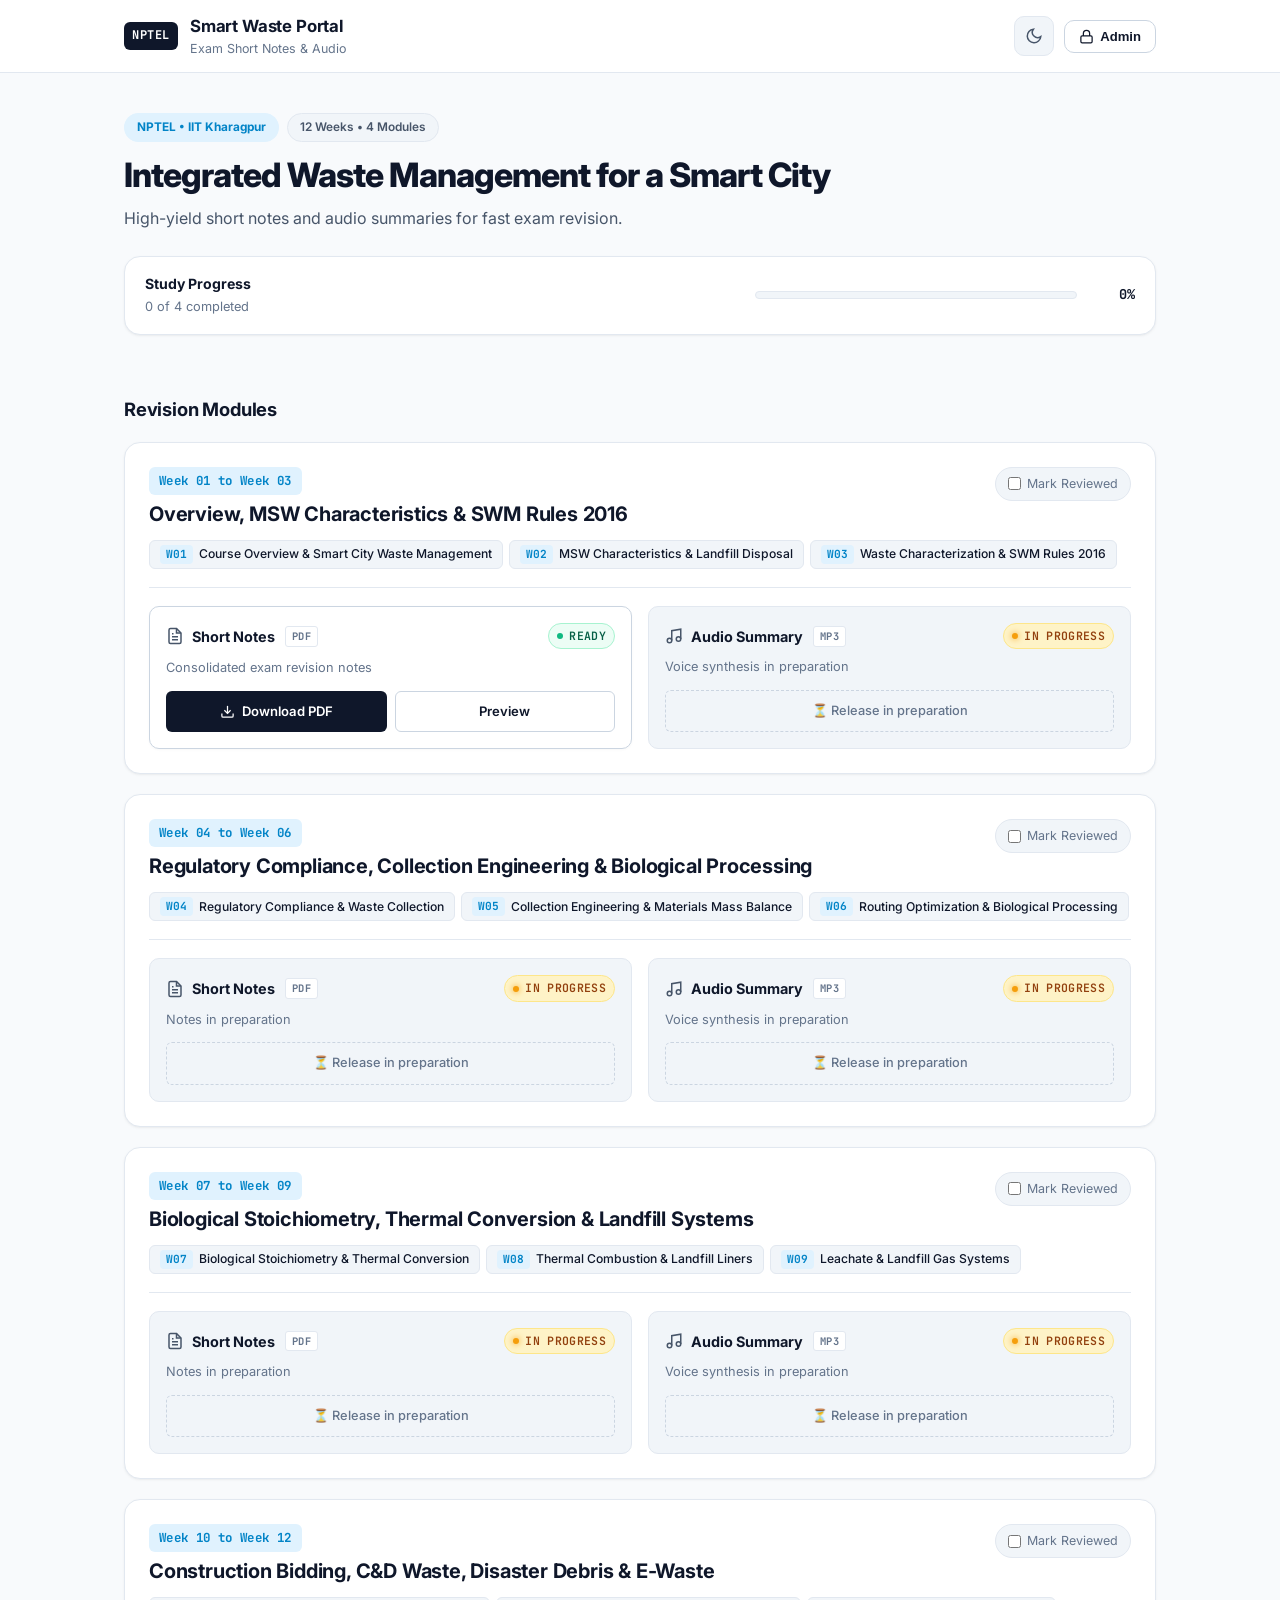
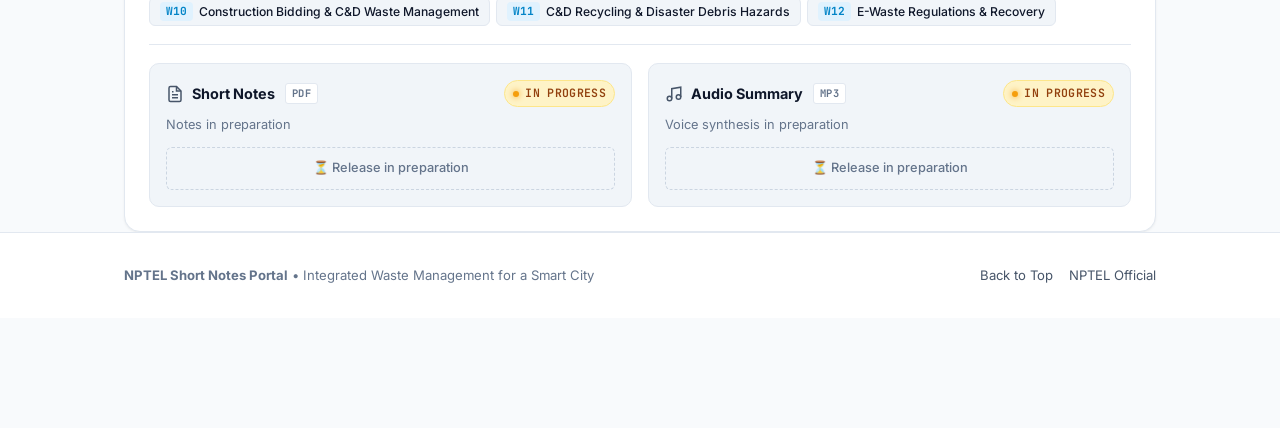
==== commit dbbf30fc: "Fix: overhaul mobile & desktop dashboard design, remove nested boxes, and eliminate undefined text" ====
--- a/index.html
+++ b/index.html
@@ -12,7 +12,7 @@
   <link href="https://fonts.googleapis.com/css2?family=Inter:wght@400;500;600;700;800&family=JetBrains+Mono:wght@400;500;600;700&display=swap" rel="stylesheet">
   
   <!-- Application Stylesheet -->
-  <link rel="stylesheet" href="css/style.css">
+  <link rel="stylesheet" href="css/style.css?v=2.2">
   <link rel="icon" href="data:image/svg+xml,<svg xmlns='http://www.w3.org/2000/svg' viewBox='0 0 100 100'><text y='.9em' font-size='90'>♻️</text></svg>">
 </head>
 <body>
@@ -22,9 +22,9 @@
     <div class="container header-inner">
       <a href="#" class="brand-wrapper">
         <span class="brand-badge">NPTEL</span>
-        <div>
-          <h1 class="brand-title">Smart Waste Study Portal</h1>
-          <p class="brand-subtitle">Curated Short Notes & Audio Summaries</p>
+        <div class="brand-text">
+          <h1 class="brand-title">Smart Waste Portal</h1>
+          <p class="brand-subtitle">Exam Short Notes & Audio</p>
         </div>
       </a>
 
@@ -263,9 +263,9 @@
     </div>
   </div>
 
-  <!-- Scripts -->
-  <script src="data/default-content.js"></script>
-  <script src="js/app.js"></script>
-  <script src="js/admin.js"></script>
+  <!-- Scripts with Cache-Busting -->
+  <script src="data/default-content.js?v=2.2"></script>
+  <script src="js/app.js?v=2.2"></script>
+  <script src="js/admin.js?v=2.2"></script>
 </body>
 </html>
--- a/css/style.css
+++ b/css/style.css
@@ -215,22 +215,22 @@
 }
 
 .pill-tag {
-  font-family: var(--font-mono);
-  font-size: 0.72rem;
+  font-family: var(--font-sans);
+  font-size: 0.74rem;
   font-weight: 600;
-  text-transform: uppercase;
-  letter-spacing: 0.04em;
-  padding: 3px 10px;
+  padding: 4px 12px;
   border-radius: var(--radius-full);
   background: var(--bg-surface-subtle);
   border: 1px solid var(--border-light);
   color: var(--text-secondary);
+  white-space: nowrap;
 }
 
 .pill-tag.accent {
   background: var(--accent-brand-subtle);
   color: var(--accent-brand);
   border-color: transparent;
+  font-weight: 700;
 }
 
 .hero-title {
@@ -399,58 +399,59 @@
 }
 
 /* Covered Topics Strip */
-.module-topics-strip {
+.module-topics-row {
   display: flex;
   flex-wrap: wrap;
-  gap: 8px;
-  margin: 12px 0 16px;
-}
-
-.topic-tag {
+  gap: 6px;
+  margin: 10px 0 16px;
+}
+
+.topic-pill {
   display: inline-flex;
   align-items: center;
-  gap: 8px;
+  gap: 6px;
   background: var(--bg-surface-subtle);
   border: 1px solid var(--border-light);
   border-radius: var(--radius-sm);
-  padding: 5px 11px;
-  font-size: 0.82rem;
+  padding: 4px 10px;
+  font-size: 0.76rem;
   line-height: 1.35;
-  transition: border-color var(--transition-fast), background var(--transition-fast);
-}
-
-.topic-tag:hover {
+  color: var(--text-secondary);
+  transition: all var(--transition-fast);
+}
+
+.topic-pill:hover {
   border-color: var(--border-medium);
   background: var(--bg-surface);
 }
 
-.topic-week-num {
+.topic-pill .pill-week {
   font-family: var(--font-mono);
-  font-size: 0.72rem;
+  font-size: 0.7rem;
   font-weight: 700;
   color: var(--accent-brand);
   background: var(--accent-brand-subtle);
-  padding: 2px 7px;
+  padding: 2px 6px;
   border-radius: 4px;
   white-space: nowrap;
   flex-shrink: 0;
 }
 
-.topic-name {
-  color: var(--text-secondary);
+.topic-pill .pill-topic {
   font-weight: 500;
+  color: var(--text-primary);
 }
 
 .deliverable-format-badge {
   font-family: var(--font-mono);
-  font-size: 0.68rem;
+  font-size: 0.65rem;
   font-weight: 700;
   color: var(--text-muted);
   background: var(--bg-surface);
   border: 1px solid var(--border-light);
   padding: 1px 6px;
   border-radius: 3px;
-  letter-spacing: 0.02em;
+  letter-spacing: 0.04em;
   margin-left: 2px;
 }
 
@@ -472,7 +473,14 @@
   display: flex;
   flex-direction: column;
   justify-content: space-between;
-  gap: 14px;
+  gap: 12px;
+  transition: all var(--transition-fast);
+}
+
+.deliverable-box.ready {
+  background: var(--bg-surface);
+  border-color: var(--border-medium);
+  box-shadow: 0 1px 3px rgba(0, 0, 0, 0.03);
 }
 
 .deliverable-header {
@@ -486,8 +494,29 @@
   display: flex;
   align-items: center;
   gap: 8px;
-  font-weight: 600;
-  font-size: 0.88rem;
+  font-weight: 700;
+  font-size: 0.9rem;
+  color: var(--text-primary);
+}
+
+.deliverable-desc {
+  font-size: 0.8rem;
+  color: var(--text-muted);
+  margin-top: -4px;
+}
+
+.deliverable-placeholder {
+  display: flex;
+  align-items: center;
+  justify-content: center;
+  gap: 6px;
+  padding: 10px 14px;
+  background: var(--bg-surface-subtle);
+  border: 1px dashed var(--border-medium);
+  border-radius: var(--radius-sm);
+  font-size: 0.8rem;
+  font-weight: 500;
+  color: var(--text-muted);
 }
 
 .type-icon {
@@ -1097,21 +1126,109 @@
 
 /* ================= Responsive Queries ================= */
 @media (max-width: 768px) {
-  .deliverables-grid {
-    grid-template-columns: 1fr;
-  }
-  .admin-grid-2 {
-    grid-template-columns: 1fr;
+  .site-header {
+    height: 60px;
+  }
+  .header-inner {
+    height: 60px;
+  }
+  .brand-wrapper {
+    gap: 8px;
+  }
+  .brand-badge {
+    font-size: 0.7rem;
+    padding: 3px 6px;
+  }
+  .brand-title {
+    font-size: 0.95rem;
+    white-space: nowrap;
+  }
+  .brand-subtitle {
+    display: none;
+  }
+  .btn-admin {
+    padding: 6px 10px;
+    font-size: 0.76rem;
+    gap: 4px;
+  }
+  .btn-icon {
+    width: 36px;
+    height: 36px;
+  }
+  .course-hero {
+    padding: 24px 0 18px;
+  }
+  .course-meta-tags {
+    gap: 6px;
+    margin-bottom: 8px;
+  }
+  .pill-tag {
+    font-size: 0.68rem;
+    padding: 3px 8px;
+    white-space: nowrap;
+  }
+  .hero-title {
+    font-size: 1.45rem;
+    line-height: 1.25;
+    margin-bottom: 8px;
+  }
+  .hero-description {
+    font-size: 0.88rem;
+    line-height: 1.45;
+    margin-bottom: 18px;
   }
   .study-tracker-card {
     flex-direction: column;
     align-items: stretch;
+    gap: 10px;
+    padding: 12px 14px;
+    margin-bottom: 22px;
   }
   .tracker-progress-wrap {
     max-width: 100%;
   }
-  .hero-title {
-    font-size: 1.6rem;
+  .module-card {
+    padding: 16px;
+  }
+  .module-card-header {
+    flex-direction: column;
+    align-items: flex-start;
+    gap: 8px;
+  }
+  .module-title {
+    font-size: 1.12rem;
+    line-height: 1.35;
+  }
+  .completion-toggle {
+    align-self: flex-start;
+    font-size: 0.74rem;
+    padding: 4px 10px;
+  }
+  .module-topics-row {
+    flex-direction: column;
+    gap: 5px;
+  }
+  .topic-pill {
+    width: 100%;
+    padding: 5px 8px;
+    font-size: 0.74rem;
+  }
+  .deliverables-grid {
+    grid-template-columns: 1fr;
+    gap: 12px;
+    margin-top: 12px;
+    padding-top: 12px;
+  }
+  .deliverable-box {
+    padding: 14px;
+    gap: 10px;
+  }
+  .btn-deliverable {
+    padding: 9px 12px;
+    font-size: 0.8rem;
+  }
+  .admin-grid-2 {
+    grid-template-columns: 1fr;
   }
   .audio-player-inner {
     flex-wrap: wrap;
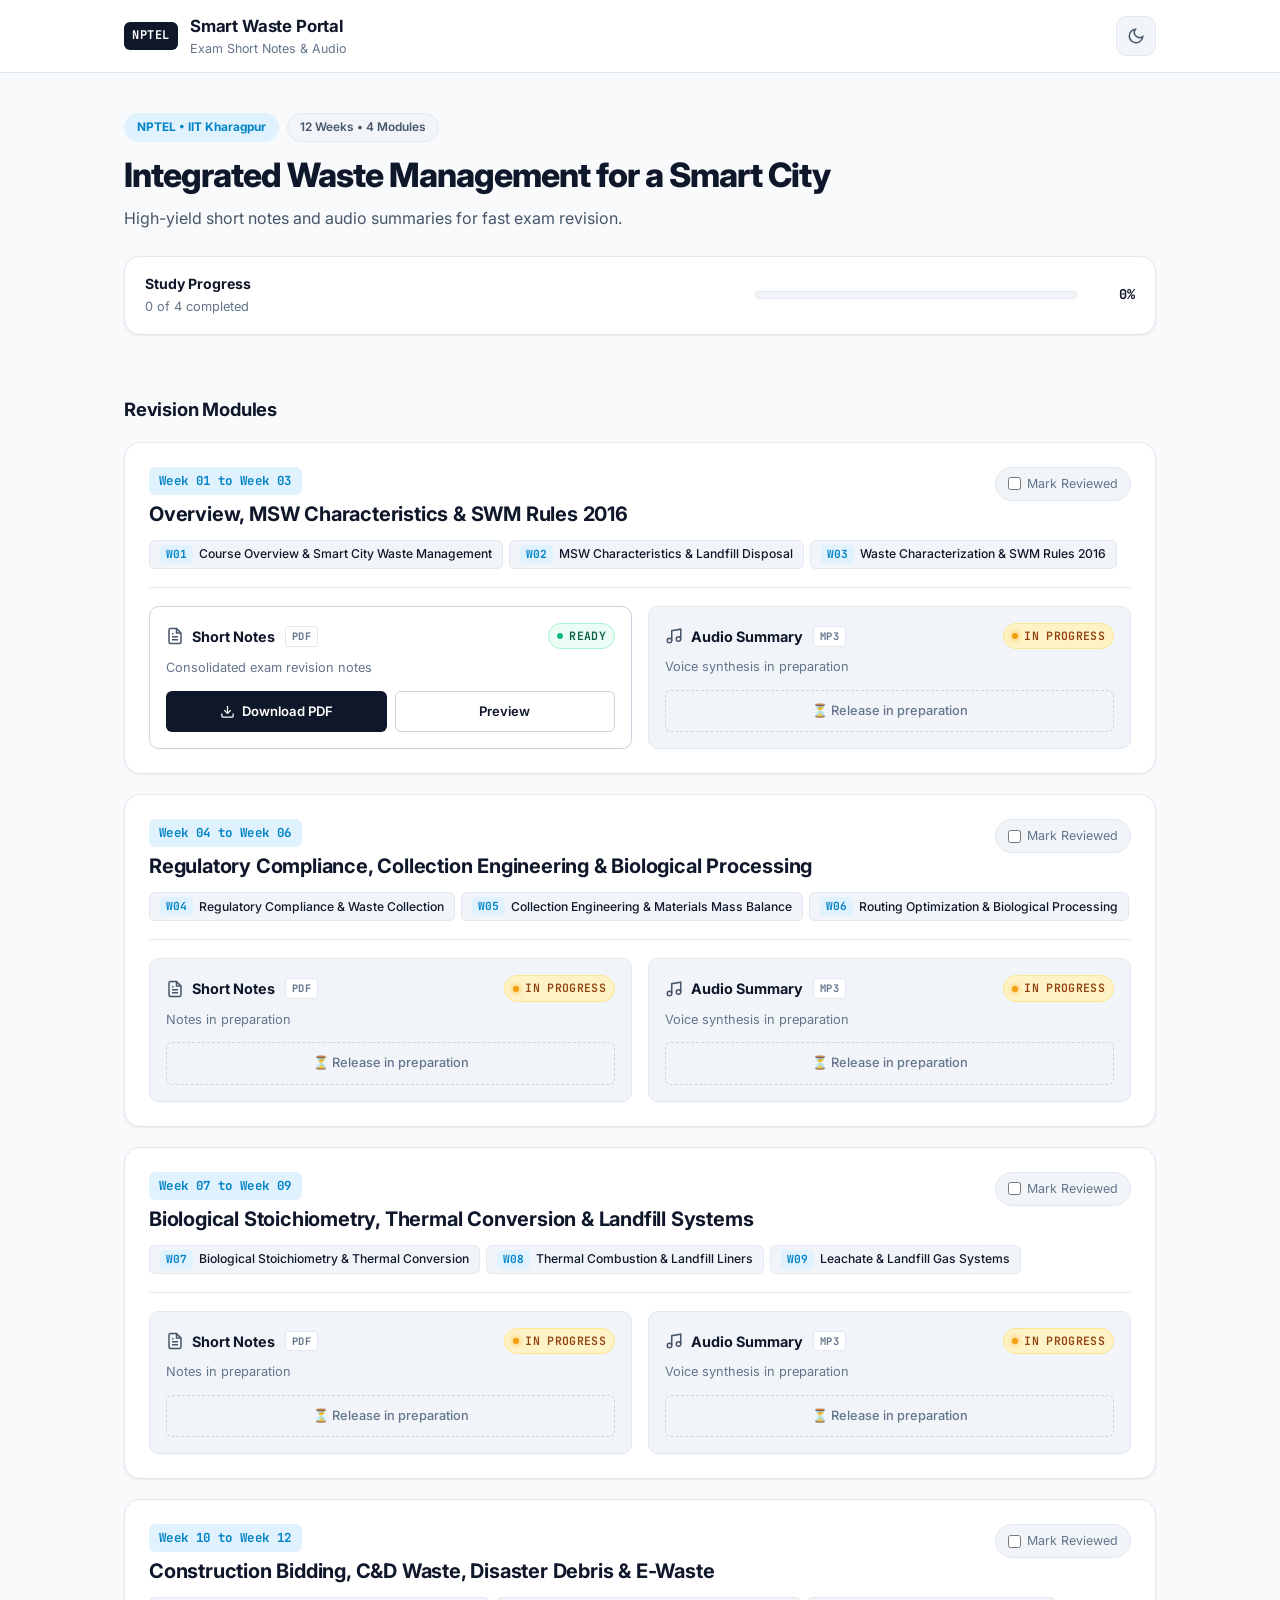
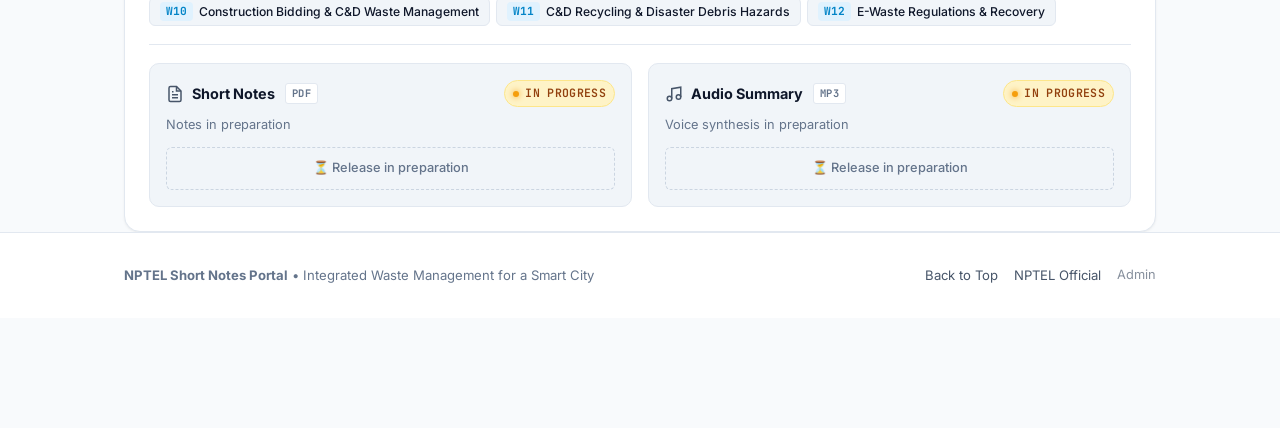
==== commit 91b3040d: "Security & Design: Move Admin portal to dedicated password/PAT-gated admin.html, remove admin UI fro" ====
--- a/index.html
+++ b/index.html
@@ -36,7 +36,7 @@
           </svg>
           <svg id="theme-icon-light" width="18" height="18" viewBox="0 0 24 24" fill="none" stroke="currentColor" stroke-width="2" style="display: none;">
             <circle cx="12" cy="12" r="5"></circle>
-            <line x1="12" y1="1" x2="12" y2="3"></line>
+            <line x1="12" y1="12" x2="12" y2="3"></line>
             <line x1="12" y1="21" x2="12" y2="23"></line>
             <line x1="4.22" y1="4.22" x2="5.64" y2="5.64"></line>
             <line x1="18.36" y1="18.36" x2="19.78" y2="19.78"></line>
@@ -45,15 +45,6 @@
             <line x1="4.22" y1="19.78" x2="5.64" y2="18.36"></line>
             <line x1="18.36" y1="5.64" x2="19.78" y2="4.22"></line>
           </svg>
-        </button>
-
-        <!-- Admin Portal Trigger Button -->
-        <button id="btn-open-admin" class="btn-admin" title="Open Admin Update Panel">
-          <svg width="15" height="15" viewBox="0 0 24 24" fill="none" stroke="currentColor" stroke-width="2">
-            <rect x="3" y="11" width="18" height="11" rx="2" ry="2"></rect>
-            <path d="M7 11V7a5 5 0 0 1 10 0v4"></path>
-          </svg>
-          <span>Admin</span>
         </button>
       </div>
     </div>
@@ -110,6 +101,7 @@
       <div class="footer-links">
         <a href="#course-title">Back to Top</a>
         <a href="https://nptel.ac.in/" target="_blank" rel="noopener noreferrer">NPTEL Official</a>
+        <a href="admin.html" class="footer-admin-link" title="Course Maintainer Portal">Admin</a>
       </div>
     </div>
   </footer>
@@ -164,108 +156,8 @@
     </div>
   </div>
 
-  <!-- Admin Portal Modal Dialog -->
-  <div id="admin-modal" class="modal-overlay">
-    <div class="modal-window">
-      <div class="modal-header">
-        <h2>
-          <svg width="20" height="20" viewBox="0 0 24 24" fill="none" stroke="currentColor" stroke-width="2">
-            <rect x="3" y="11" width="18" height="11" rx="2" ry="2"></rect>
-            <path d="M7 11V7a5 5 0 0 1 10 0v4"></path>
-          </svg>
-          Admin Portal — Update Links & Status
-        </h2>
-        <button id="btn-close-admin" class="btn-close-player" aria-label="Close Admin Modal">
-          <svg width="20" height="20" viewBox="0 0 24 24" fill="none" stroke="currentColor" stroke-width="2">
-            <line x1="18" y1="6" x2="6" y2="18"></line>
-            <line x1="6" y1="6" x2="18" y2="18"></line>
-          </svg>
-        </button>
-      </div>
-
-      <div class="modal-body">
-        <!-- Collapsible GitHub Connection Settings -->
-        <details class="admin-settings-accordion" id="admin-settings-details">
-          <summary class="admin-settings-summary">
-            <span class="settings-summary-left">
-              <svg width="15" height="15" viewBox="0 0 24 24" fill="none" stroke="currentColor" stroke-width="2">
-                <circle cx="12" cy="12" r="3"></circle>
-                <path d="M19.4 15a1.65 1.65 0 0 0 .33 1.82l.06.06a2 2 0 0 1 0 2.83 2 2 0 0 1-2.83 0l-.06-.06a1.65 1.65 0 0 0-1.82-.33 1.65 1.65 0 0 0-1 1.51V21a2 2 0 0 1-2 2 2 2 0 0 1-2-2v-.09A1.65 1.65 0 0 0 9 19.4a1.65 1.65 0 0 0-1.82.33l-.06.06a2 2 0 0 1-2.83 0 2 2 0 0 1 0-2.83l.06-.06a1.65 1.65 0 0 0 .33-1.82 1.65 1.65 0 0 0-1.51-1H3a2 2 0 0 1-2-2 2 2 0 0 1 2-2h.09A1.65 1.65 0 0 0 4.6 9a1.65 1.65 0 0 0-.33-1.82l-.06-.06a2 2 0 0 1 0-2.83 2 2 0 0 1 2.83 0l.06.06a1.65 1.65 0 0 0 1.82.33H9a1.65 1.65 0 0 0 1-1.51V3a2 2 0 0 1 2-2 2 2 0 0 1 2 2v.09a1.65 1.65 0 0 0 1 1.51 1.65 1.65 0 0 0 1.82-.33l.06-.06a2 2 0 0 1 2.83 0 2 2 0 0 1 0 2.83l-.06.06a1.65 1.65 0 0 0-.33 1.82V9a1.65 1.65 0 0 0 1.51 1H21a2 2 0 0 1 2 2 2 2 0 0 1-2 2h-.09a1.65 1.65 0 0 0-1.51 1z"></path>
-              </svg>
-              <span>GitHub Connection Configuration</span>
-              <span class="badge-connected" id="badge-gh-status">Configured ✓</span>
-            </span>
-            <span class="settings-toggle-hint">Edit Token / Repo ▾</span>
-          </summary>
-
-          <div class="admin-settings-content">
-            <div class="admin-grid-2">
-              <div class="admin-field-group">
-                <label class="admin-label" for="admin-owner">GitHub Username</label>
-                <input type="text" id="admin-owner" class="admin-input" value="Anandavnish">
-              </div>
-
-              <div class="admin-field-group">
-                <label class="admin-label" for="admin-repo">Repository Name</label>
-                <input type="text" id="admin-repo" class="admin-input" value="nptel-smart-waste-portal">
-              </div>
-            </div>
-
-            <div class="admin-grid-2">
-              <div class="admin-field-group">
-                <label class="admin-label" for="admin-token">Personal Access Token (PAT)</label>
-                <input type="password" id="admin-token" class="admin-input" placeholder="ghp_xxxxxxxxxxxxxxxxxxxx">
-              </div>
-
-              <div class="admin-field-group">
-                <label class="admin-label" for="admin-branch">Branch</label>
-                <input type="text" id="admin-branch" class="admin-input" value="main">
-              </div>
-            </div>
-
-            <div style="display: flex; align-items: center; justify-content: space-between; margin-top: 4px;">
-              <label style="display: inline-flex; align-items: center; gap: 6px; font-size: 0.82rem; cursor: pointer;">
-                <input type="checkbox" id="admin-remember" checked>
-                <span>Remember settings in this browser</span>
-              </label>
-              <button id="btn-test-conn" type="button" class="btn-deliverable btn-secondary-action" style="flex: none; padding: 4px 12px; font-size: 0.78rem;">
-                Test Connection
-              </button>
-            </div>
-          </div>
-        </details>
-
-        <div style="display: flex; align-items: center; justify-content: space-between; margin-top: 6px;">
-          <h3 style="font-size: 1.05rem; font-weight: 700;">Upload & Update Deliverables</h3>
-          <span style="font-size: 0.76rem; color: var(--text-muted);">Paste Google Drive links below</span>
-        </div>
-
-        <!-- Modules container rendered dynamically in admin.js -->
-        <div id="admin-modules-list" style="display: flex; flex-direction: column; gap: 16px;">
-          <!-- Populated by admin.js -->
-        </div>
-      </div>
-
-      <div class="modal-footer">
-        <div id="admin-status-message" class="status-message"></div>
-        <div style="display: flex; gap: 10px;">
-          <button id="btn-export-json" class="btn-deliverable btn-secondary-action" style="flex: none;">
-            Export JSON
-          </button>
-          <button id="btn-cancel-admin" class="btn-deliverable btn-secondary-action" style="flex: none;">
-            Cancel
-          </button>
-          <button id="btn-save-admin" class="btn-deliverable btn-primary-action" style="flex: none;">
-            Save & Publish Changes
-          </button>
-        </div>
-      </div>
-    </div>
-  </div>
-
   <!-- Scripts with Cache-Busting -->
-  <script src="data/default-content.js?v=2.2"></script>
-  <script src="js/app.js?v=2.2"></script>
-  <script src="js/admin.js?v=2.2"></script>
+  <script src="data/default-content.js?v=2.3"></script>
+  <script src="js/app.js?v=2.3"></script>
 </body>
 </html>
--- a/css/style.css
+++ b/css/style.css
@@ -819,277 +819,590 @@
   color: var(--text-primary);
 }
 
-/* ================= Admin Modal ================= */
-.modal-overlay {
-  position: fixed;
-  inset: 0;
-  background: var(--modal-backdrop);
-  display: none;
+/* ================= Footer Admin Link ================= */
+.footer-admin-link {
+  color: var(--text-muted);
+  opacity: 0.65;
+  text-decoration: none;
+  font-size: 0.8rem;
+  transition: all var(--transition-fast);
+}
+
+.footer-admin-link:hover {
+  opacity: 1;
+  color: var(--accent-brand);
+  text-decoration: underline;
+}
+
+/* ================= Dedicated Admin Page Styles ================= */
+.admin-page-body {
+  min-height: 100vh;
+  background-color: var(--bg-primary);
+  color: var(--text-primary);
+  display: flex;
+  flex-direction: column;
+  padding-bottom: 90px;
+}
+
+/* 1. Secure Lock Screen */
+.admin-auth-container {
+  display: flex;
   align-items: center;
   justify-content: center;
-  z-index: 100;
-  padding: 20px;
-  backdrop-filter: blur(4px);
-}
-
-.modal-overlay.active {
-  display: flex;
-}
-
-.modal-window {
+  min-height: 90vh;
+  padding: 24px;
+}
+
+.admin-auth-card {
   background: var(--bg-surface);
   border: 1px solid var(--border-medium);
   border-radius: var(--radius-lg);
+  padding: 36px 32px;
+  max-width: 480px;
   width: 100%;
-  max-width: 760px;
-  max-height: 90vh;
+  box-shadow: 0 20px 25px -5px rgba(0, 0, 0, 0.1), 0 8px 10px -6px rgba(0, 0, 0, 0.05);
   display: flex;
   flex-direction: column;
-  box-shadow: 0 25px 50px -12px rgba(0, 0, 0, 0.25);
-  animation: modal-appear 0.2s ease-out;
-}
-
-@keyframes modal-appear {
-  from { opacity: 0; transform: scale(0.96); }
-  to { opacity: 1; transform: scale(1); }
-}
-
-.modal-header {
-  padding: 20px 24px;
-  border-bottom: 1px solid var(--border-light);
-  display: flex;
-  align-items: center;
-  justify-content: space-between;
-}
-
-.modal-header h2 {
-  font-size: 1.15rem;
-  font-weight: 700;
-  display: flex;
-  align-items: center;
-  gap: 8px;
-}
-
-.modal-body {
-  padding: 24px;
-  overflow-y: auto;
+  align-items: center;
+  text-align: center;
+}
+
+.auth-icon-wrap {
+  width: 56px;
+  height: 56px;
+  border-radius: var(--radius-full);
+  background: var(--accent-brand-subtle);
+  color: var(--accent-brand);
+  display: flex;
+  align-items: center;
+  justify-content: center;
+  margin-bottom: 18px;
+}
+
+.auth-pill {
+  font-family: var(--font-mono);
+  font-size: 0.72rem;
+  font-weight: 700;
+  text-transform: uppercase;
+  letter-spacing: 0.05em;
+  color: var(--accent-brand);
+  background: var(--accent-brand-subtle);
+  padding: 3px 10px;
+  border-radius: var(--radius-full);
+  display: inline-block;
+  margin-bottom: 8px;
+}
+
+.auth-title {
+  font-size: 1.55rem;
+  font-weight: 800;
+  letter-spacing: -0.02em;
+  margin-bottom: 8px;
+}
+
+.auth-desc {
+  font-size: 0.88rem;
+  color: var(--text-secondary);
+  line-height: 1.5;
+  margin-bottom: 24px;
+}
+
+.auth-form {
+  width: 100%;
   display: flex;
   flex-direction: column;
-  gap: 24px;
-}
-
-.admin-callout {
-  background: var(--accent-brand-subtle);
-  border: 1px solid var(--border-light);
-  border-left: 4px solid var(--accent-brand);
-  padding: 12px 16px;
-  border-radius: var(--radius-sm);
-  font-size: 0.82rem;
-  color: var(--text-secondary);
-}
-
-.admin-field-group {
+  gap: 16px;
+  text-align: left;
+}
+
+.auth-field {
   display: flex;
   flex-direction: column;
   gap: 6px;
 }
 
-.admin-label {
+.auth-label {
   font-size: 0.82rem;
   font-weight: 600;
   color: var(--text-primary);
 }
 
-.admin-input {
+.auth-input {
   font-family: var(--font-mono);
   font-size: 0.85rem;
-  padding: 8px 12px;
+  padding: 10px 14px;
   background: var(--bg-surface-subtle);
   border: 1px solid var(--border-medium);
   border-radius: var(--radius-sm);
   color: var(--text-primary);
   width: 100%;
-}
-
-.admin-input:focus {
+  transition: all var(--transition-fast);
+}
+
+.auth-input:focus {
   outline: none;
   border-color: var(--accent-brand);
   background: var(--bg-surface);
-}
-
-.admin-grid-2 {
-  display: grid;
-  grid-template-columns: 1fr 1fr;
-  gap: 16px;
-}
-
-/* Collapsible GitHub Connection Settings */
-.admin-settings-accordion {
-  background: var(--bg-surface-subtle);
-  border: 1px solid var(--border-medium);
-  border-radius: var(--radius-md);
-  overflow: hidden;
-  transition: all var(--transition-fast);
-}
-
-.admin-settings-summary {
+  box-shadow: 0 0 0 3px rgba(2, 132, 199, 0.15);
+}
+
+.auth-hint {
+  font-size: 0.74rem;
+  color: var(--text-muted);
+}
+
+.auth-remember-row {
   display: flex;
   align-items: center;
   justify-content: space-between;
-  padding: 10px 14px;
+}
+
+.auth-checkbox-label {
+  display: inline-flex;
+  align-items: center;
+  gap: 8px;
+  font-size: 0.82rem;
+  color: var(--text-secondary);
   cursor: pointer;
+}
+
+.auth-submit-btn {
+  width: 100%;
+  padding: 11px 16px;
+  font-size: 0.9rem;
+  font-weight: 700;
+  cursor: pointer;
+  display: flex;
+  align-items: center;
+  justify-content: center;
+  gap: 8px;
+}
+
+.auth-submit-btn:disabled {
+  opacity: 0.6;
+  cursor: not-allowed;
+}
+
+.auth-status-msg {
   font-size: 0.82rem;
-  font-weight: 600;
-  user-select: none;
-  background: var(--bg-surface-subtle);
-}
-
-.admin-settings-summary:hover {
-  background: var(--border-light);
-}
-
-.settings-summary-left {
-  display: flex;
-  align-items: center;
-  gap: 8px;
-}
-
-.badge-connected {
-  font-family: var(--font-mono);
-  font-size: 0.68rem;
+  min-height: 20px;
+  text-align: center;
+  padding: 6px 10px;
+  border-radius: var(--radius-sm);
+  font-weight: 500;
+}
+
+.auth-status-msg.info {
+  background: var(--accent-brand-subtle);
+  color: var(--accent-brand);
+}
+
+.auth-status-msg.error {
+  background: #FEE2E2;
+  color: #DC2626;
+  border: 1px solid #FCA5A5;
+}
+
+.auth-status-msg.success {
   background: var(--status-ready-bg);
   color: var(--status-ready-text);
   border: 1px solid var(--status-ready-border);
-  padding: 1px 6px;
-  border-radius: var(--radius-full);
-}
-
-.settings-toggle-hint {
+}
+
+.auth-footer-nav {
+  margin-top: 24px;
+  padding-top: 18px;
+  border-top: 1px solid var(--border-light);
+  width: 100%;
+}
+
+.auth-back-link {
+  display: inline-flex;
+  align-items: center;
+  gap: 6px;
+  font-size: 0.82rem;
+  color: var(--text-muted);
+  text-decoration: none;
+  transition: color var(--transition-fast);
+}
+
+.auth-back-link:hover {
+  color: var(--text-primary);
+}
+
+/* 2. Unlocked Admin Dashboard */
+.admin-top-nav {
+  background: var(--bg-surface);
+  border-bottom: 1px solid var(--border-light);
+  position: sticky;
+  top: 0;
+  z-index: 50;
+  backdrop-filter: blur(8px);
+}
+
+.admin-nav-inner {
+  display: flex;
+  align-items: center;
+  justify-content: space-between;
+  height: 68px;
+}
+
+.admin-nav-brand {
+  display: flex;
+  align-items: center;
+  gap: 12px;
+}
+
+.admin-nav-title {
+  font-size: 1.05rem;
+  font-weight: 700;
+}
+
+.admin-nav-subtitle {
   font-size: 0.74rem;
-  color: var(--text-muted);
-}
-
-.admin-settings-content {
-  padding: 14px;
-  border-top: 1px solid var(--border-light);
-  background: var(--bg-surface);
-  display: flex;
-  flex-direction: column;
+  font-family: var(--font-mono);
+  color: var(--text-muted);
+}
+
+.admin-nav-actions {
+  display: flex;
+  align-items: center;
   gap: 12px;
 }
 
-/* Streamlined Upload Module Card */
-.admin-upload-card {
-  background: var(--bg-surface);
-  border: 1px solid var(--border-medium);
-  border-radius: var(--radius-md);
-  padding: 16px;
-  display: flex;
-  flex-direction: column;
-  gap: 14px;
-}
-
-.admin-upload-header {
-  display: flex;
-  align-items: center;
-  justify-content: space-between;
-  padding-bottom: 8px;
-  border-bottom: 1px solid var(--border-light);
-}
-
-.admin-upload-row {
-  display: flex;
-  flex-direction: column;
+.admin-nav-link {
+  display: inline-flex;
+  align-items: center;
   gap: 6px;
-}
-
-.upload-label-bar {
-  display: flex;
-  align-items: center;
-  justify-content: space-between;
-}
-
-.upload-input-wrap {
-  display: flex;
-  gap: 8px;
-}
-
-.upload-input-wrap input {
-  flex: 1;
-}
-
-.btn-clear-link {
+  font-size: 0.82rem;
+  font-weight: 600;
+  color: var(--text-secondary);
+  text-decoration: none;
+  padding: 7px 12px;
+  border-radius: var(--radius-sm);
   background: var(--bg-surface-subtle);
-  border: 1px solid var(--border-medium);
-  color: var(--text-secondary);
-  padding: 6px 10px;
-  font-size: 0.76rem;
+  border: 1px solid var(--border-light);
+  transition: all var(--transition-fast);
+}
+
+.admin-nav-link:hover {
+  color: var(--text-primary);
+  border-color: var(--border-medium);
+}
+
+.btn-logout {
+  display: inline-flex;
+  align-items: center;
+  gap: 6px;
+  font-size: 0.82rem;
+  font-weight: 600;
+  color: var(--text-muted);
+  background: transparent;
+  border: 1px solid var(--border-light);
+  padding: 7px 12px;
   border-radius: var(--radius-sm);
   cursor: pointer;
-  white-space: nowrap;
-}
-
-.btn-clear-link:hover {
+  transition: all var(--transition-fast);
+}
+
+.btn-logout:hover {
   background: #FEE2E2;
   color: #DC2626;
   border-color: #FCA5A5;
 }
 
-/* Module Editor Accordion / Cards */
-.admin-module-box {
-  border: 1px solid var(--border-light);
-  background: var(--bg-surface-subtle);
-  border-radius: var(--radius-md);
-  padding: 16px;
+/* Admin Main Content */
+.admin-main-content {
+  padding-top: 28px;
+  display: flex;
+  flex-direction: column;
+  gap: 24px;
+}
+
+/* Stats Overview Bar */
+.admin-stats-card {
+  background: var(--bg-surface);
+  border: 1px solid var(--border-light);
+  border-radius: var(--radius-lg);
+  padding: 20px;
+  box-shadow: var(--card-shadow);
   display: flex;
   flex-direction: column;
   gap: 14px;
 }
 
-.admin-module-header {
-  display: flex;
-  align-items: center;
+.stats-overview {
+  display: grid;
+  grid-template-columns: repeat(4, 1fr);
+  gap: 16px;
+}
+
+.stat-item {
+  display: flex;
+  flex-direction: column;
+  gap: 4px;
+  padding: 10px 14px;
+  background: var(--bg-surface-subtle);
+  border-radius: var(--radius-sm);
+  border: 1px solid var(--border-light);
+}
+
+.stat-label {
+  font-size: 0.72rem;
+  font-weight: 600;
+  text-transform: uppercase;
+  letter-spacing: 0.04em;
+  color: var(--text-muted);
+}
+
+.stat-val {
+  font-size: 1.05rem;
+  font-weight: 700;
+  color: var(--text-primary);
+}
+
+.stat-val.ready {
+  color: var(--status-ready-text);
+}
+
+.admin-quick-tip {
+  display: flex;
+  align-items: center;
+  gap: 8px;
+  padding: 10px 14px;
+  background: var(--accent-brand-subtle);
+  border: 1px solid var(--border-light);
+  border-radius: var(--radius-sm);
+  font-size: 0.8rem;
+  color: var(--text-secondary);
+}
+
+.admin-quick-tip svg {
+  flex-shrink: 0;
+  color: var(--accent-brand);
+}
+
+/* Modules Editor List */
+.admin-section-header {
+  display: flex;
+  align-items: baseline;
   justify-content: space-between;
+  margin-bottom: 14px;
+}
+
+.admin-section-title {
+  font-size: 1.15rem;
+  font-weight: 700;
+  letter-spacing: -0.01em;
+}
+
+.admin-section-tag {
+  font-size: 0.75rem;
+  color: var(--text-muted);
+}
+
+.admin-section-tag code {
+  font-family: var(--font-mono);
+  background: var(--bg-surface-subtle);
+  padding: 2px 6px;
+  border-radius: 4px;
+  border: 1px solid var(--border-light);
+}
+
+.admin-cards-list {
+  display: flex;
+  flex-direction: column;
+  gap: 20px;
+}
+
+.admin-editor-card {
+  background: var(--bg-surface);
+  border: 1px solid var(--border-light);
+  border-radius: var(--radius-lg);
+  padding: 24px;
+  box-shadow: var(--card-shadow);
+  display: flex;
+  flex-direction: column;
+  gap: 18px;
+  transition: border-color var(--transition-fast);
+}
+
+.admin-editor-card:hover {
+  border-color: var(--border-medium);
+}
+
+.admin-card-header {
+  display: flex;
+  align-items: flex-start;
+  justify-content: space-between;
+  gap: 14px;
+  padding-bottom: 14px;
   border-bottom: 1px solid var(--border-light);
-  padding-bottom: 8px;
-}
-
-.admin-module-title {
-  font-size: 0.92rem;
-  font-weight: 700;
-}
-
-.admin-select {
-  font-family: var(--font-sans);
-  font-size: 0.82rem;
-  padding: 6px 10px;
+}
+
+.admin-card-header-left {
+  display: flex;
+  flex-direction: column;
+  gap: 4px;
+}
+
+.admin-card-title {
+  font-size: 1.12rem;
+  font-weight: 700;
+  line-height: 1.35;
+}
+
+.admin-deliverables-panel {
+  display: flex;
+  flex-direction: column;
+  gap: 16px;
+}
+
+.admin-item-row {
+  display: flex;
+  flex-direction: column;
+  gap: 8px;
+  background: var(--bg-surface-subtle);
+  border: 1px solid var(--border-light);
+  border-radius: var(--radius-md);
+  padding: 14px 16px;
+}
+
+.admin-item-label-group {
+  display: flex;
+  align-items: center;
+  justify-content: space-between;
+}
+
+.admin-item-title {
+  display: flex;
+  align-items: center;
+  gap: 8px;
+  font-size: 0.88rem;
+  font-weight: 700;
+  color: var(--text-primary);
+}
+
+.admin-item-title svg {
+  color: var(--text-secondary);
+}
+
+.admin-input-row {
+  display: flex;
+  gap: 10px;
+}
+
+.admin-url-input {
+  flex: 1;
+  font-family: var(--font-mono);
+  font-size: 0.84rem;
+  padding: 9px 12px;
   border-radius: var(--radius-sm);
   border: 1px solid var(--border-medium);
   background: var(--bg-surface);
   color: var(--text-primary);
-}
-
-.modal-footer {
-  padding: 16px 24px;
+  transition: all var(--transition-fast);
+}
+
+.admin-url-input:focus {
+  outline: none;
+  border-color: var(--accent-brand);
+  box-shadow: 0 0 0 3px rgba(2, 132, 199, 0.15);
+}
+
+.admin-btn-group {
+  display: flex;
+  gap: 6px;
+}
+
+.admin-action-btn {
+  padding: 8px 14px;
+  font-size: 0.8rem;
+  flex: none;
+  white-space: nowrap;
+}
+
+.admin-action-btn:disabled {
+  opacity: 0.45;
+  cursor: not-allowed;
+  pointer-events: none;
+}
+
+.clear-btn:hover {
+  background: #FEE2E2;
+  color: #DC2626;
+  border-color: #FCA5A5;
+}
+
+/* Sticky Bottom Publishing Bar */
+.admin-bottom-bar {
+  position: fixed;
+  bottom: 0;
+  left: 0;
+  right: 0;
+  background: var(--bg-surface);
   border-top: 1px solid var(--border-light);
+  box-shadow: 0 -4px 16px rgba(0, 0, 0, 0.08);
+  padding: 14px 0;
+  z-index: 40;
+}
+
+.admin-bottom-inner {
   display: flex;
   align-items: center;
   justify-content: space-between;
-  background: var(--bg-surface-subtle);
-  border-bottom-left-radius: var(--radius-lg);
-  border-bottom-right-radius: var(--radius-lg);
-}
-
-.status-message {
-  font-size: 0.82rem;
-  font-weight: 500;
+  gap: 16px;
+}
+
+.publish-status-msg {
+  font-size: 0.84rem;
+  font-weight: 600;
   display: flex;
   align-items: center;
   gap: 6px;
 }
 
-.status-message.success { color: var(--status-ready-text); }
-.status-message.error { color: #DC2626; }
+.publish-status-msg.info { color: var(--accent-brand); }
+.publish-status-msg.success { color: var(--status-ready-text); }
+.publish-status-msg.error { color: #DC2626; }
+
+.admin-bottom-actions {
+  display: flex;
+  align-items: center;
+  gap: 10px;
+}
+
+.btn-publish {
+  padding: 10px 20px;
+  font-size: 0.88rem;
+  font-weight: 700;
+}
+
+@media (max-width: 768px) {
+  .stats-overview {
+    grid-template-columns: repeat(2, 1fr);
+  }
+  .admin-input-row {
+    flex-direction: column;
+  }
+  .admin-btn-group {
+    width: 100%;
+  }
+  .admin-action-btn {
+    flex: 1;
+  }
+  .admin-bottom-inner {
+    flex-direction: column;
+    align-items: stretch;
+    gap: 10px;
+  }
+  .admin-bottom-actions {
+    width: 100%;
+  }
+  .admin-bottom-actions button {
+    flex: 1;
+  }
+}
 
 /* ================= Footer ================= */
 .site-footer {
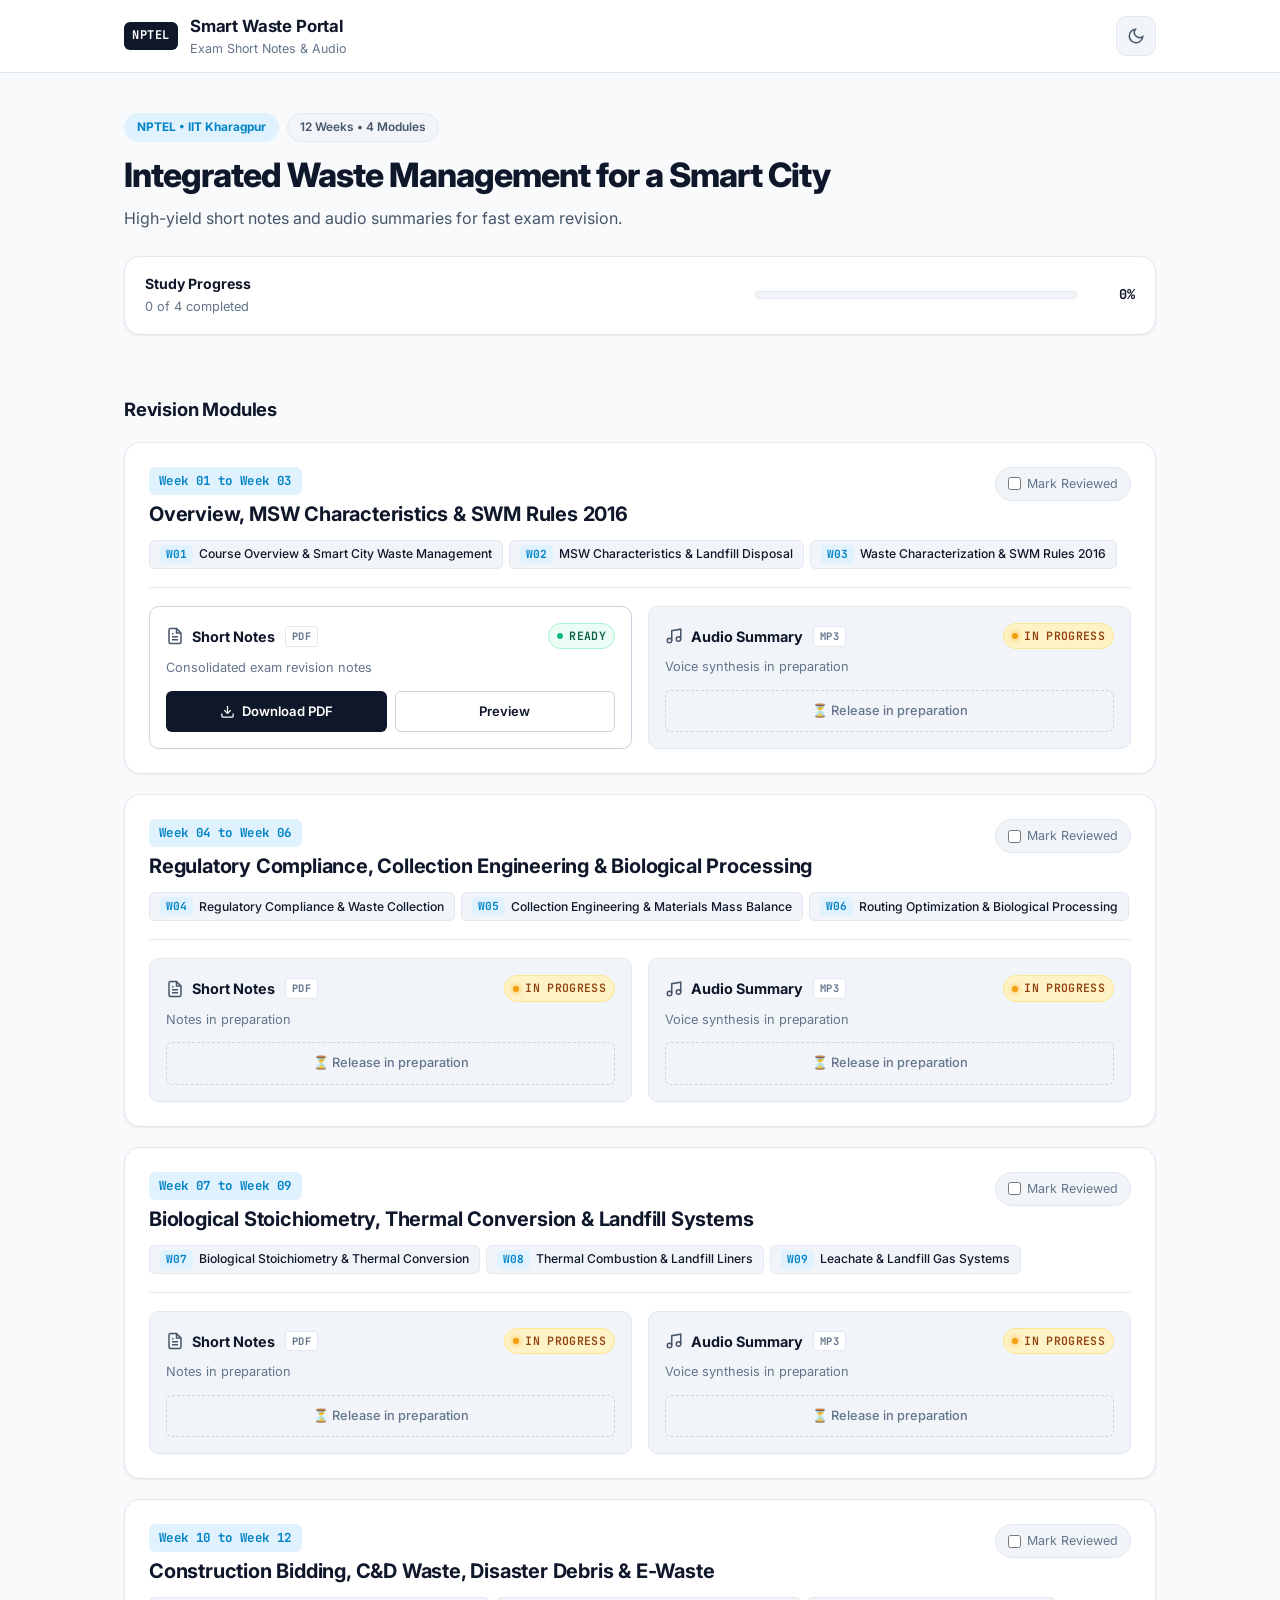
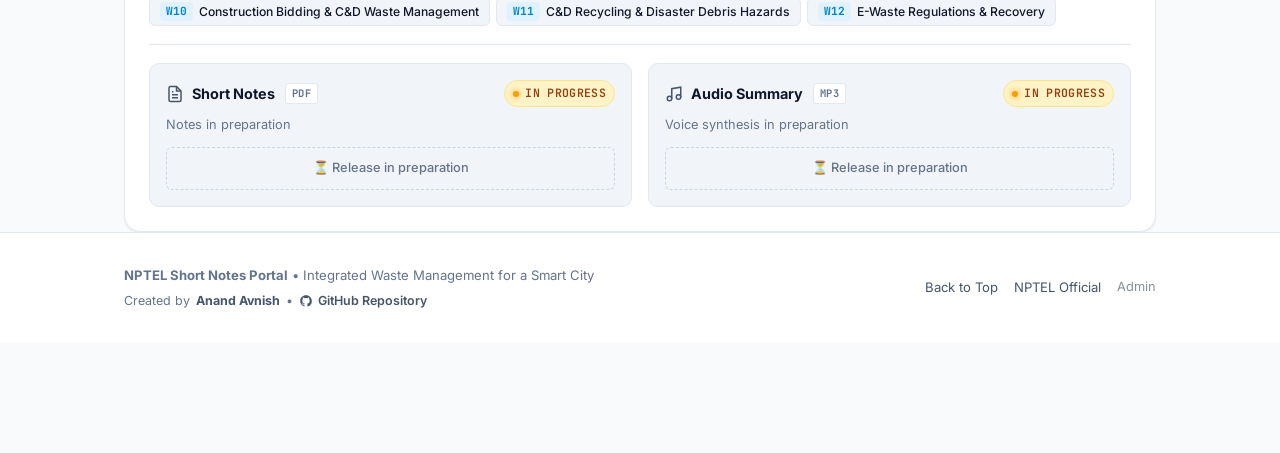
==== commit 7a863013: "Attribution: add creator credit (Anand Avnish) and GitHub repo link to footer" ====
--- a/index.html
+++ b/index.html
@@ -95,8 +95,17 @@
   <!-- Site Footer -->
   <footer class="site-footer">
     <div class="container footer-inner">
-      <div>
+      <div class="footer-brand-col">
         <p><strong>NPTEL Short Notes Portal</strong> &bull; Integrated Waste Management for a Smart City</p>
+        <p class="footer-author">
+          Created by <a href="https://github.com/Anandavnish" target="_blank" rel="noopener noreferrer"><strong>Anand Avnish</strong></a> &bull;
+          <a href="https://github.com/Anandavnish/nptel-smart-waste-portal" target="_blank" rel="noopener noreferrer" class="footer-repo-link">
+            <svg width="14" height="14" viewBox="0 0 24 24" fill="currentColor">
+              <path fill-rule="evenodd" clip-rule="evenodd" d="M12 2C6.477 2 2 6.484 2 12.017c0 4.425 2.865 8.18 6.839 9.504.5.092.682-.217.682-.483 0-.237-.008-.868-.013-1.703-2.782.605-3.369-1.343-3.369-1.343-.454-1.158-1.11-1.466-1.11-1.466-.908-.62.069-.608.069-.608 1.003.07 1.53 1.032 1.53 1.032.892 1.53 2.341 1.088 2.91.832.092-.647.35-1.088.636-1.338-2.22-.253-4.555-1.113-4.555-4.951 0-1.093.39-1.988 1.029-2.688-.103-.253-.446-1.272.098-2.65 0 0 .84-.27 2.75 1.026A9.564 9.564 0 0112 6.844c.85.004 1.705.115 2.504.337 1.909-1.296 2.747-1.027 2.747-1.027.546 1.379.202 2.398.1 2.651.64.7 1.028 1.595 1.028 2.688 0 3.848-2.339 4.695-4.566 4.943.359.309.678.92.678 1.855 0 1.338-.012 2.419-.012 2.747 0 .268.18.58.688.482A10.019 10.019 0 0022 12.017C22 6.484 17.522 2 12 2z"></path>
+            </svg>
+            <span>GitHub Repository</span>
+          </a>
+        </p>
       </div>
       <div class="footer-links">
         <a href="#course-title">Back to Top</a>
--- a/css/style.css
+++ b/css/style.css
@@ -1419,17 +1419,56 @@
   align-items: center;
   justify-content: space-between;
   flex-wrap: wrap;
-  gap: 14px;
+  gap: 16px;
+}
+
+.footer-brand-col {
+  display: flex;
+  flex-direction: column;
+  gap: 5px;
+}
+
+.footer-author {
+  font-size: 0.78rem;
+  color: var(--text-muted);
+  display: flex;
+  align-items: center;
+  flex-wrap: wrap;
+  gap: 6px;
+}
+
+.footer-author a {
+  color: var(--text-secondary);
+  text-decoration: none;
+  font-weight: 600;
+  transition: color var(--transition-fast);
+}
+
+.footer-author a:hover {
+  color: var(--accent-brand);
+  text-decoration: underline;
+}
+
+.footer-repo-link {
+  display: inline-flex;
+  align-items: center;
+  gap: 5px;
+}
+
+.footer-repo-link svg {
+  vertical-align: middle;
 }
 
 .footer-links {
   display: flex;
+  align-items: center;
   gap: 16px;
 }
 
 .footer-links a {
   color: var(--text-secondary);
   text-decoration: none;
+  transition: color var(--transition-fast);
 }
 
 .footer-links a:hover {
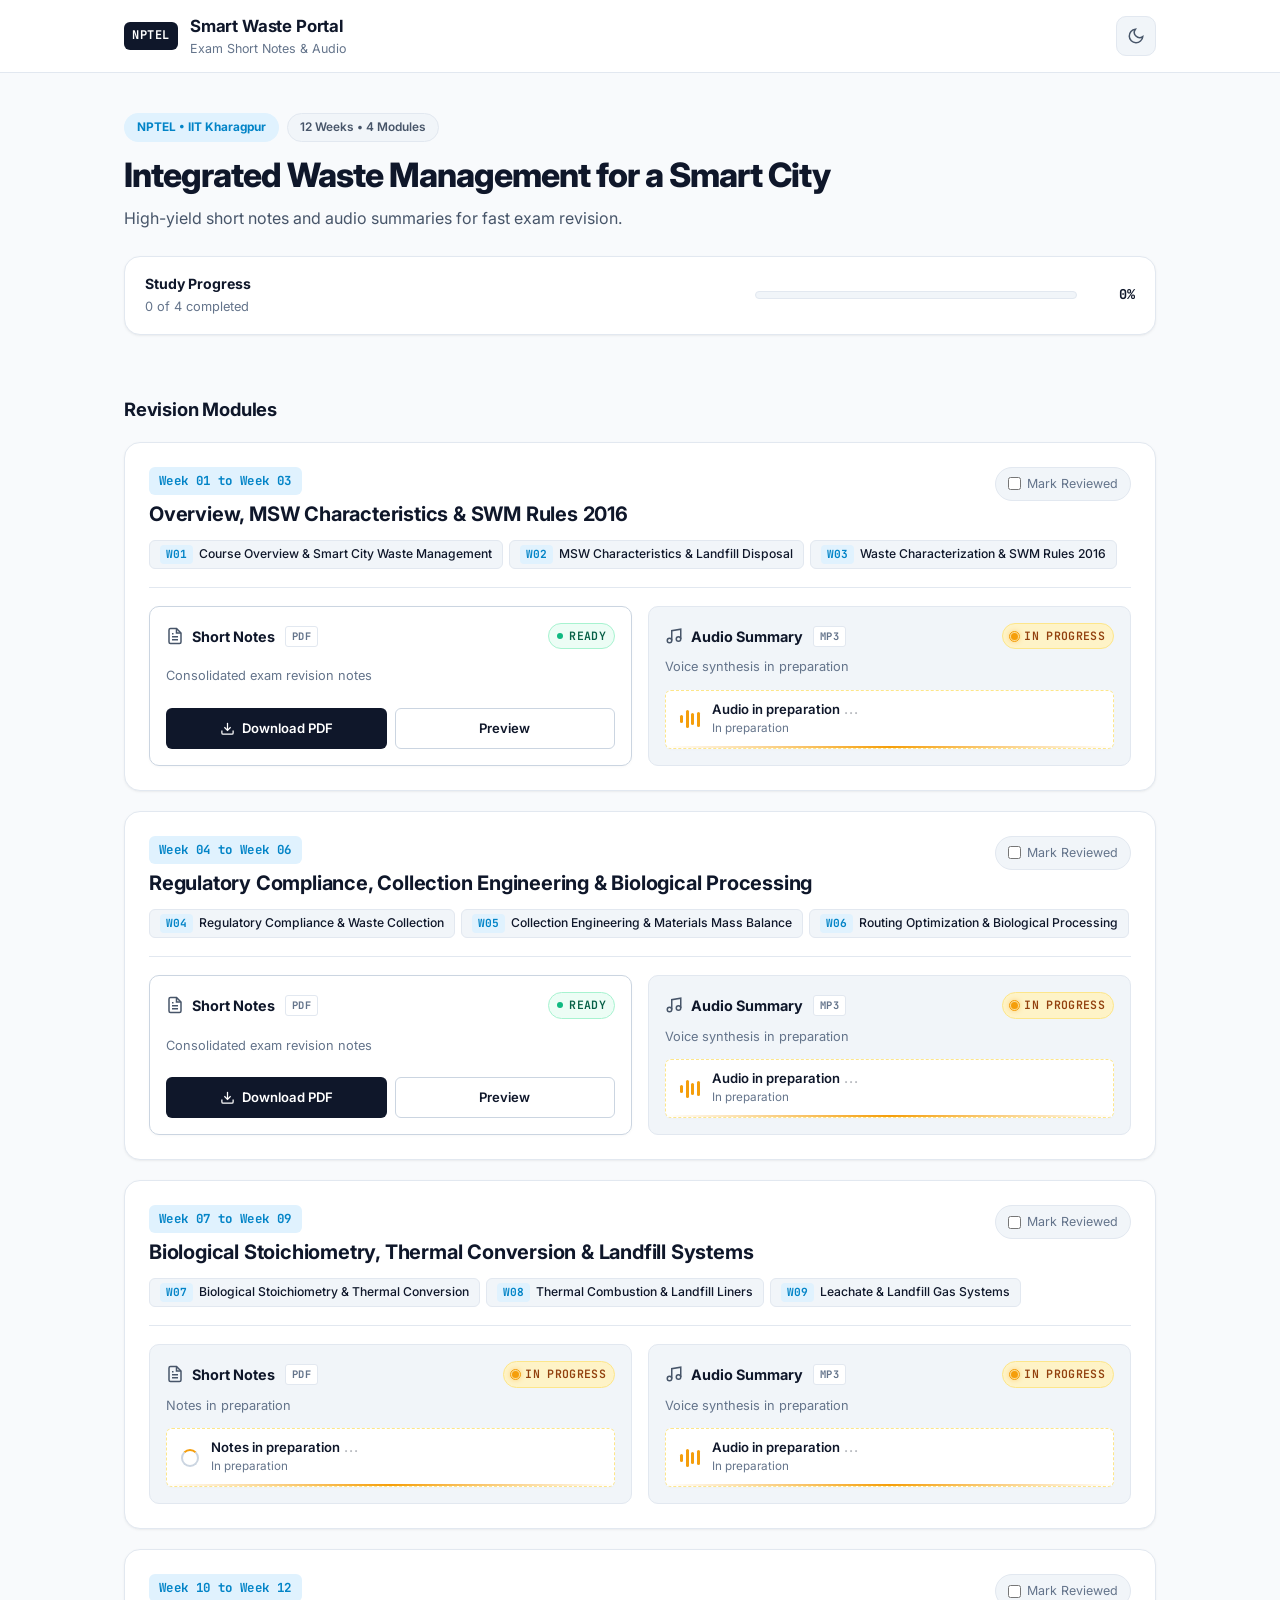
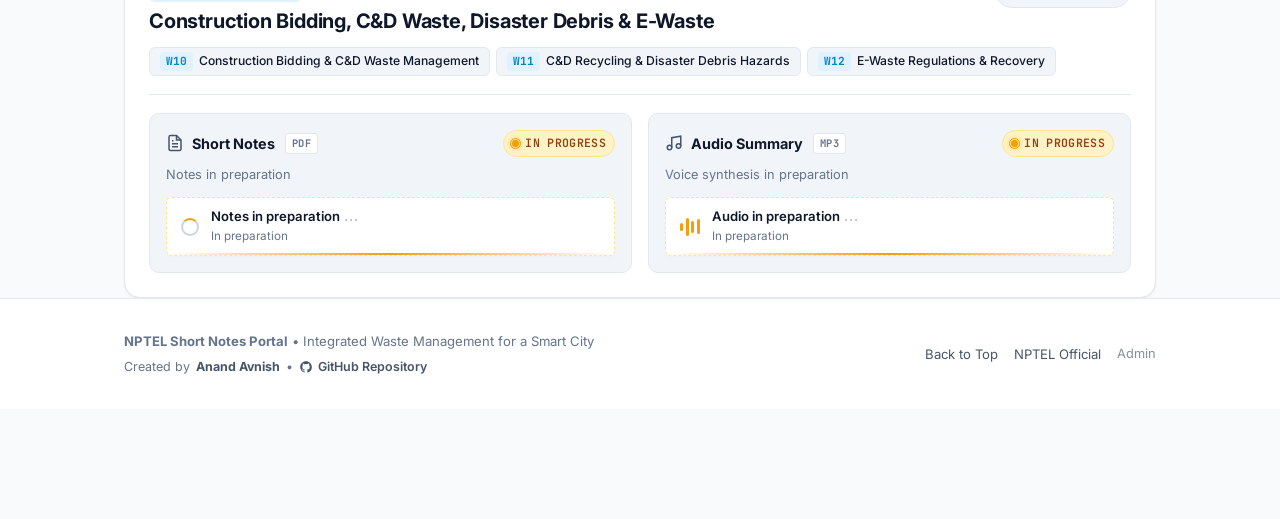
==== commit 24d9ba18: "UI: add active radar ping and dynamic animations to In Progress states" ====
--- a/index.html
+++ b/index.html
@@ -12,7 +12,7 @@
   <link href="https://fonts.googleapis.com/css2?family=Inter:wght@400;500;600;700;800&family=JetBrains+Mono:wght@400;500;600;700&display=swap" rel="stylesheet">
   
   <!-- Application Stylesheet -->
-  <link rel="stylesheet" href="css/style.css?v=2.2">
+  <link rel="stylesheet" href="css/style.css?v=2.4">
   <link rel="icon" href="data:image/svg+xml,<svg xmlns='http://www.w3.org/2000/svg' viewBox='0 0 100 100'><text y='.9em' font-size='90'>♻️</text></svg>">
 </head>
 <body>
--- a/css/style.css
+++ b/css/style.css
@@ -556,21 +556,55 @@
   background: var(--status-progress-bg);
   color: var(--status-progress-text);
   border: 1px solid var(--status-progress-border);
+  position: relative;
+  overflow: visible;
+  animation: badge-breathe 2.4s ease-in-out infinite;
+}
+
+@keyframes badge-breathe {
+  0%, 100% {
+    border-color: var(--status-progress-border);
+    box-shadow: 0 0 0 rgba(245, 158, 11, 0);
+  }
+  50% {
+    border-color: var(--status-progress-dot);
+    box-shadow: 0 0 8px rgba(245, 158, 11, 0.28);
+  }
 }
 
 .status-badge.in_progress .status-dot {
-  width: 6px;
-  height: 6px;
+  position: relative;
+  width: 7px;
+  height: 7px;
   border-radius: 50%;
   background: var(--status-progress-dot);
   box-shadow: 0 0 6px var(--status-progress-dot);
-  animation: pulse-ring 1.8s infinite ease-in-out;
-}
-
-@keyframes pulse-ring {
-  0% { transform: scale(0.9); opacity: 0.6; }
-  50% { transform: scale(1.3); opacity: 1; }
-  100% { transform: scale(0.9); opacity: 0.6; }
+  flex-shrink: 0;
+}
+
+.status-badge.in_progress .status-dot::after {
+  content: '';
+  position: absolute;
+  top: -2px;
+  left: -2px;
+  width: 11px;
+  height: 11px;
+  border-radius: 50%;
+  border: 1.5px solid var(--status-progress-dot);
+  animation: radar-ping 1.8s cubic-bezier(0, 0, 0.2, 1) infinite;
+  box-sizing: border-box;
+  pointer-events: none;
+}
+
+@keyframes radar-ping {
+  0% {
+    transform: scale(0.8);
+    opacity: 1;
+  }
+  75%, 100% {
+    transform: scale(2.5);
+    opacity: 0;
+  }
 }
 
 /* Action Buttons / In Progress States */
@@ -622,21 +656,28 @@
   display: flex;
   align-items: center;
   gap: 12px;
-  padding: 10px 12px;
+  padding: 10px 14px;
   background: var(--bg-surface);
-  border: 1px dashed var(--border-medium);
+  border: 1px dashed var(--status-progress-border);
   border-radius: var(--radius-sm);
   position: relative;
   overflow: hidden;
+  box-shadow: 0 1px 2px rgba(0, 0, 0, 0.02);
+  transition: all var(--transition-fast);
+}
+
+.in-progress-display:hover {
+  border-color: var(--status-progress-dot);
+  background: var(--bg-surface-elevated, var(--bg-surface));
 }
 
 .generating-spinner {
   width: 18px;
   height: 18px;
-  border: 2px solid var(--border-light);
+  border: 2px solid var(--border-medium);
   border-top-color: var(--status-progress-dot);
   border-radius: 50%;
-  animation: spin 1s linear infinite;
+  animation: spin 0.9s linear infinite;
   flex-shrink: 0;
 }
 
@@ -644,22 +685,104 @@
   to { transform: rotate(360deg); }
 }
 
+/* Audio Wave Equalizer Animation */
+.audio-wave-visualizer {
+  display: flex;
+  align-items: center;
+  justify-content: center;
+  gap: 2.5px;
+  width: 20px;
+  height: 20px;
+  flex-shrink: 0;
+}
+
+.audio-wave-visualizer .wave-bar {
+  width: 3px;
+  background: var(--status-progress-dot);
+  border-radius: var(--radius-full);
+  animation: wave-pulse 1.2s ease-in-out infinite;
+}
+
+.audio-wave-visualizer .wave-bar:nth-child(1) {
+  height: 8px;
+  animation-delay: 0s;
+}
+
+.audio-wave-visualizer .wave-bar:nth-child(2) {
+  height: 18px;
+  animation-delay: 0.2s;
+}
+
+.audio-wave-visualizer .wave-bar:nth-child(3) {
+  height: 12px;
+  animation-delay: 0.4s;
+}
+
+.audio-wave-visualizer .wave-bar:nth-child(4) {
+  height: 15px;
+  animation-delay: 0.15s;
+}
+
+@keyframes wave-pulse {
+  0%, 100% {
+    transform: scaleY(0.35);
+    opacity: 0.55;
+  }
+  50% {
+    transform: scaleY(1);
+    opacity: 1;
+  }
+}
+
 .in-progress-text-block {
   flex: 1;
+  min-width: 0;
 }
 
 .in-progress-label {
-  font-size: 0.8rem;
+  font-size: 0.82rem;
   font-weight: 600;
   color: var(--text-primary);
   display: flex;
   align-items: center;
-  gap: 6px;
+  gap: 2px;
+  line-height: 1.25;
 }
 
 .in-progress-hint {
-  font-size: 0.72rem;
+  font-size: 0.73rem;
   color: var(--text-muted);
+  margin-top: 2px;
+  white-space: nowrap;
+  overflow: hidden;
+  text-overflow: ellipsis;
+}
+
+/* Animated Dot-Dot-Dot */
+.animated-dots {
+  display: inline-flex;
+  letter-spacing: 1px;
+  margin-left: 2px;
+}
+
+.animated-dots span {
+  animation: dot-bounce 1.4s infinite ease-in-out;
+  opacity: 0.3;
+}
+
+.animated-dots span:nth-child(1) { animation-delay: 0s; }
+.animated-dots span:nth-child(2) { animation-delay: 0.2s; }
+.animated-dots span:nth-child(3) { animation-delay: 0.4s; }
+
+@keyframes dot-bounce {
+  0%, 80%, 100% {
+    opacity: 0.3;
+    transform: translateY(0);
+  }
+  40% {
+    opacity: 1;
+    transform: translateY(-2px);
+  }
 }
 
 /* Subtle Shimmer Animation */
@@ -669,8 +792,8 @@
   left: 0;
   height: 2px;
   width: 100%;
-  background: linear-gradient(90deg, transparent, var(--status-progress-dot), transparent);
-  animation: shimmer 2s infinite ease-in-out;
+  background: linear-gradient(90deg, transparent 0%, var(--status-progress-dot) 50%, transparent 100%);
+  animation: shimmer 2.2s infinite ease-in-out;
 }
 
 @keyframes shimmer {
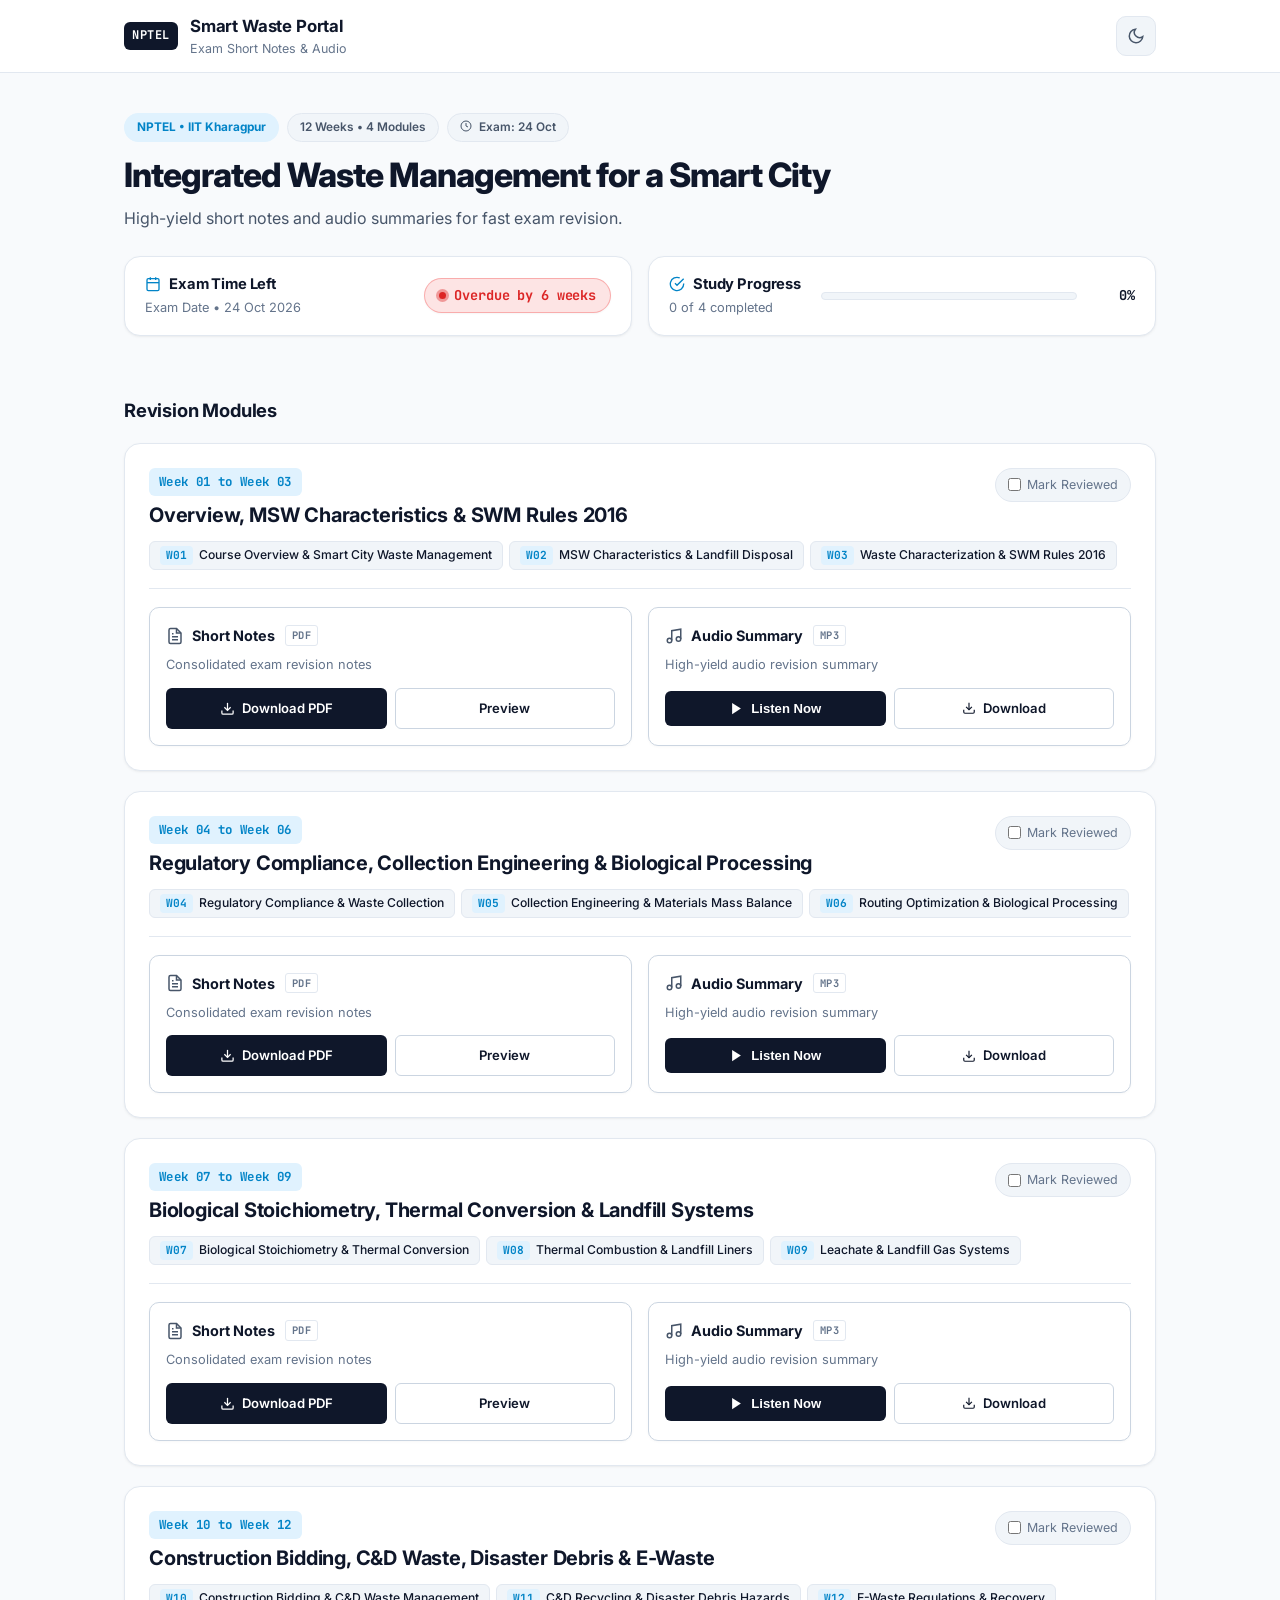
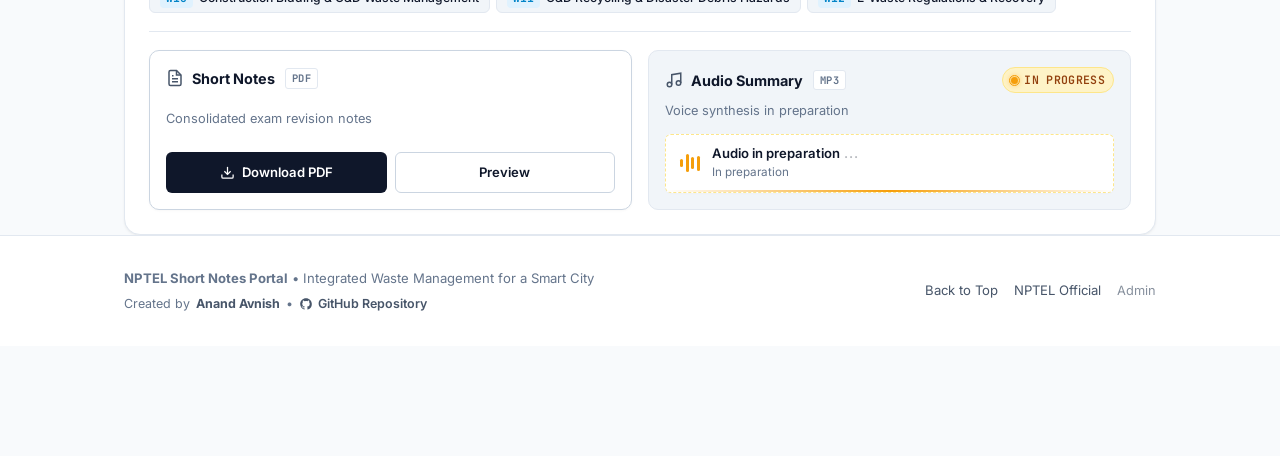
==== commit 63393271: "UI: remove Ready badge from card headers and show In Progress badge only when pending" ====
--- a/index.html
+++ b/index.html
@@ -12,7 +12,7 @@
   <link href="https://fonts.googleapis.com/css2?family=Inter:wght@400;500;600;700;800&family=JetBrains+Mono:wght@400;500;600;700&display=swap" rel="stylesheet">
   
   <!-- Application Stylesheet -->
-  <link rel="stylesheet" href="css/style.css?v=2.4">
+  <link rel="stylesheet" href="css/style.css?v=2.5">
   <link rel="icon" href="data:image/svg+xml,<svg xmlns='http://www.w3.org/2000/svg' viewBox='0 0 100 100'><text y='.9em' font-size='90'>♻️</text></svg>">
 </head>
 <body>
@@ -57,6 +57,13 @@
       <div class="course-meta-tags">
         <span class="pill-tag accent" id="course-code">NPTEL &bull; IIT Kharagpur</span>
         <span class="pill-tag">12 Weeks &bull; 4 Modules</span>
+        <span class="pill-tag" id="exam-pill-tag">
+          <svg width="12" height="12" viewBox="0 0 24 24" fill="none" stroke="currentColor" stroke-width="2" style="margin-right: 4px; vertical-align: -1px;">
+            <circle cx="12" cy="12" r="10"></circle>
+            <polyline points="12 6 12 12 16 14"></polyline>
+          </svg>
+          Exam: 24 Oct
+        </span>
       </div>
 
       <h1 class="hero-title" id="course-title">Integrated Waste Management for a Smart City</h1>
@@ -64,17 +71,48 @@
         High-yield short notes and audio summaries for fast exam revision.
       </p>
 
-      <!-- Study Completion Tracker -->
-      <div class="study-tracker-card">
-        <div class="tracker-info">
-          <h3>Study Progress</h3>
-          <p id="tracker-count">0 of 4 completed</p>
-        </div>
-        <div class="tracker-progress-wrap">
-          <div class="progress-bar-track">
-            <div id="tracker-fill" class="progress-bar-fill"></div>
-          </div>
-          <span id="tracker-percent" class="tracker-percent">0%</span>
+      <!-- Top Trackers Grid: Exam Countdown & Study Progress -->
+      <div class="hero-trackers-grid">
+        <!-- Exam Countdown Status Card -->
+        <div class="study-tracker-card exam-tracker-card">
+          <div class="tracker-info">
+            <div class="tracker-header-title">
+              <svg class="tracker-title-icon" width="16" height="16" viewBox="0 0 24 24" fill="none" stroke="currentColor" stroke-width="2">
+                <rect x="3" y="4" width="18" height="18" rx="2" ry="2"></rect>
+                <line x1="16" y1="2" x2="16" y2="6"></line>
+                <line x1="8" y1="2" x2="8" y2="6"></line>
+                <line x1="3" y1="10" x2="21" y2="10"></line>
+              </svg>
+              <h3>Exam Time Left</h3>
+            </div>
+            <p id="exam-date-label">Exam Date &bull; 24 Oct 2026</p>
+          </div>
+          <div class="countdown-badge-wrap">
+            <div id="exam-countdown-badge" class="exam-time-badge" title="Target Exam: 24 October 2026">
+              <span class="countdown-pulse-dot" aria-hidden="true"></span>
+              <span id="exam-time-left" class="countdown-value">Calculating...</span>
+            </div>
+          </div>
+        </div>
+
+        <!-- Study Completion Tracker -->
+        <div class="study-tracker-card">
+          <div class="tracker-info">
+            <div class="tracker-header-title">
+              <svg class="tracker-title-icon" width="16" height="16" viewBox="0 0 24 24" fill="none" stroke="currentColor" stroke-width="2">
+                <path d="M22 11.08V12a10 10 0 1 1-5.93-9.14"></path>
+                <polyline points="22 4 12 14.01 9 11.01"></polyline>
+              </svg>
+              <h3>Study Progress</h3>
+            </div>
+            <p id="tracker-count">0 of 4 completed</p>
+          </div>
+          <div class="tracker-progress-wrap">
+            <div class="progress-bar-track">
+              <div id="tracker-fill" class="progress-bar-fill"></div>
+            </div>
+            <span id="tracker-percent" class="tracker-percent">0%</span>
+          </div>
         </div>
       </div>
     </section>
@@ -124,8 +162,8 @@
         <div id="player-track-title" class="player-track-title">Municipal Solid Waste Fundamentals</div>
       </div>
 
-      <!-- Central Controls -->
-      <div class="player-center-controls">
+      <!-- Central Controls: Native HTML5 Audio -->
+      <div id="player-html5-controls" class="player-center-controls">
         <div class="player-btn-row">
           <button id="player-play-btn" class="player-play-btn" onclick="togglePlayPause()" aria-label="Play/Pause">
             <svg id="player-play-icon" width="16" height="16" viewBox="0 0 24 24" fill="currentColor">
@@ -135,6 +173,7 @@
               <rect x="6" y="4" width="4" height="16"></rect>
               <rect x="14" y="4" width="4" height="16"></rect>
             </svg>
+            <div id="player-loading-spinner" class="player-loading-spinner" style="display: none;"></div>
           </button>
         </div>
 
@@ -145,9 +184,14 @@
         </div>
       </div>
 
-      <!-- Right Controls: Speed Selector & Dismiss -->
+      <!-- Embedded Drive Player Container (Seamless In-Browser Fallback) -->
+      <div id="player-embed-container" class="player-embed-container" style="display: none;">
+        <iframe id="player-embed-frame" class="player-embed-frame" src="" allow="autoplay" frameborder="0"></iframe>
+      </div>
+
+      <!-- Right Controls: Speed Selector, Drive Source & Dismiss -->
       <div class="player-right-controls">
-        <div class="speed-selector-group">
+        <div id="player-speed-group" class="speed-selector-group">
           <button class="speed-btn" data-speed="0.75" onclick="setPlaybackSpeed(0.75)">0.75x</button>
           <button class="speed-btn active" data-speed="1.0" onclick="setPlaybackSpeed(1.0)">1x</button>
           <button class="speed-btn" data-speed="1.25" onclick="setPlaybackSpeed(1.25)">1.25x</button>
@@ -155,6 +199,15 @@
           <button class="speed-btn" data-speed="2.0" onclick="setPlaybackSpeed(2.0)">2x</button>
         </div>
 
+        <a id="player-drive-link" href="#" target="_blank" rel="noopener noreferrer" class="btn-player-link" title="Open source in Google Drive" style="display: none;">
+          <svg width="14" height="14" viewBox="0 0 24 24" fill="none" stroke="currentColor" stroke-width="2">
+            <path d="M18 13v6a2 2 0 0 1-2 2H5a2 2 0 0 1-2-2V8a2 2 0 0 1 2-2h6"></path>
+            <polyline points="15 3 21 3 21 9"></polyline>
+            <line x1="10" y1="14" x2="21" y2="3"></line>
+          </svg>
+          <span>Drive</span>
+        </a>
+
         <button class="btn-close-player" onclick="closeAudioPlayer()" aria-label="Close Audio Player" title="Close player">
           <svg width="18" height="18" viewBox="0 0 24 24" fill="none" stroke="currentColor" stroke-width="2">
             <line x1="18" y1="6" x2="6" y2="18"></line>
@@ -166,7 +219,7 @@
   </div>
 
   <!-- Scripts with Cache-Busting -->
-  <script src="data/default-content.js?v=2.3"></script>
-  <script src="js/app.js?v=2.3"></script>
+  <script src="data/default-content.js?v=2.5"></script>
+  <script src="js/app.js?v=2.5"></script>
 </body>
 </html>
--- a/css/style.css
+++ b/css/style.css
@@ -248,7 +248,19 @@
   margin-bottom: 24px;
 }
 
-/* ================= Study Tracker Banner ================= */
+/* ================= Hero Trackers Grid & Cards ================= */
+.hero-trackers-grid {
+  display: grid;
+  grid-template-columns: repeat(2, 1fr);
+  gap: 16px;
+  margin-bottom: 32px;
+}
+
+.hero-trackers-grid .study-tracker-card {
+  margin-bottom: 0;
+  height: 100%;
+}
+
 .study-tracker-card {
   background: var(--bg-surface);
   border: 1px solid var(--border-light);
@@ -260,12 +272,25 @@
   justify-content: space-between;
   gap: 20px;
   margin-bottom: 32px;
+  transition: transform var(--transition-fast), box-shadow var(--transition-fast), border-color var(--transition-fast);
+}
+
+.tracker-header-title {
+  display: flex;
+  align-items: center;
+  gap: 8px;
+  margin-bottom: 2px;
+}
+
+.tracker-title-icon {
+  color: var(--accent-brand);
+  flex-shrink: 0;
 }
 
 .tracker-info h3 {
-  font-size: 0.88rem;
-  font-weight: 700;
-  margin-bottom: 2px;
+  font-size: 0.92rem;
+  font-weight: 700;
+  letter-spacing: -0.01em;
 }
 
 .tracker-info p {
@@ -278,7 +303,7 @@
   align-items: center;
   gap: 14px;
   flex: 1;
-  max-width: 380px;
+  max-width: 320px;
 }
 
 .progress-bar-track {
@@ -304,6 +329,91 @@
   font-weight: 700;
   min-width: 44px;
   text-align: right;
+}
+
+/* Exam Countdown Badge (Smart Formatted matching ProgressShelf) */
+.countdown-badge-wrap {
+  display: flex;
+  align-items: center;
+  justify-content: flex-end;
+}
+
+.exam-time-badge {
+  display: inline-flex;
+  align-items: center;
+  gap: 8px;
+  padding: 6px 14px;
+  border-radius: var(--radius-full);
+  font-family: var(--font-mono);
+  font-size: 0.85rem;
+  font-weight: 700;
+  background: var(--accent-brand-subtle);
+  border: 1px solid rgba(2, 132, 199, 0.25);
+  color: var(--accent-brand);
+  letter-spacing: -0.01em;
+  box-shadow: 0 1px 2px rgba(0, 0, 0, 0.04);
+  white-space: nowrap;
+  transition: all var(--transition-fast);
+}
+
+[data-theme="dark"] .exam-time-badge {
+  background: rgba(56, 189, 248, 0.12);
+  border-color: rgba(56, 189, 248, 0.3);
+  color: var(--accent-brand);
+}
+
+.countdown-pulse-dot {
+  width: 7px;
+  height: 7px;
+  border-radius: 50%;
+  background-color: currentColor;
+  position: relative;
+  flex-shrink: 0;
+}
+
+.countdown-pulse-dot::after {
+  content: '';
+  position: absolute;
+  top: -3px;
+  left: -3px;
+  right: -3px;
+  bottom: -3px;
+  border-radius: 50%;
+  background-color: currentColor;
+  opacity: 0.4;
+  animation: countdown-dot-pulse 2s cubic-bezier(0.4, 0, 0.6, 1) infinite;
+}
+
+@keyframes countdown-dot-pulse {
+  0% { transform: scale(0.9); opacity: 0.7; }
+  50% { transform: scale(1.8); opacity: 0; }
+  100% { transform: scale(0.9); opacity: 0; }
+}
+
+/* Urgent state: < 48 hours remaining */
+.exam-time-badge.urgent {
+  background: var(--status-progress-bg);
+  border-color: var(--status-progress-border);
+  color: var(--status-progress-text);
+}
+
+/* Overdue state: Passed deadline */
+.exam-time-badge.overdue {
+  background: rgba(239, 68, 68, 0.14);
+  border-color: rgba(239, 68, 68, 0.35);
+  color: #DC2626;
+  animation: deadline-overdue-pulse 1.8s ease-in-out infinite;
+}
+
+[data-theme="dark"] .exam-time-badge.overdue {
+  color: #F87171;
+  background: rgba(239, 68, 68, 0.2);
+  border-color: rgba(239, 68, 68, 0.4);
+}
+
+@keyframes deadline-overdue-pulse {
+  0%, 100% { opacity: 1; }
+  50% { opacity: 0.65; }
 }
 
 /* ================= Modules Grid ================= */
@@ -942,6 +1052,62 @@
   color: var(--text-primary);
 }
 
+/* Audio Player Loading Spinner */
+.player-loading-spinner {
+  width: 16px;
+  height: 16px;
+  border: 2px solid rgba(255, 255, 255, 0.3);
+  border-top-color: #FFFFFF;
+  border-radius: 50%;
+  animation: spinner-rotate 0.7s linear infinite;
+}
+
+[data-theme="light"] .player-play-btn .player-loading-spinner {
+  border-color: rgba(255, 255, 255, 0.35);
+  border-top-color: #FFFFFF;
+}
+
+/* Embedded Drive Player Container */
+.player-embed-container {
+  flex: 1;
+  max-width: 520px;
+  height: 64px;
+  border-radius: var(--radius-md);
+  overflow: hidden;
+  background: var(--bg-surface-subtle);
+  border: 1px solid var(--border-light);
+  display: none;
+}
+
+.player-embed-frame {
+  width: 100%;
+  height: 100%;
+  border: none;
+  display: block;
+}
+
+.btn-player-link {
+  display: inline-flex;
+  align-items: center;
+  gap: 5px;
+  padding: 5px 10px;
+  border-radius: var(--radius-sm);
+  background: var(--bg-surface-subtle);
+  border: 1px solid var(--border-light);
+  color: var(--text-secondary);
+  font-size: 0.72rem;
+  font-weight: 600;
+  text-decoration: none;
+  transition: all var(--transition-fast);
+  white-space: nowrap;
+}
+
+.btn-player-link:hover {
+  background: var(--accent-brand-subtle);
+  color: var(--accent-brand);
+  border-color: var(--accent-brand);
+}
+
 /* ================= Footer Admin Link ================= */
 .footer-admin-link {
   color: var(--text-muted);
@@ -1652,6 +1818,14 @@
     line-height: 1.45;
     margin-bottom: 18px;
   }
+  .hero-trackers-grid {
+    grid-template-columns: 1fr;
+    gap: 12px;
+    margin-bottom: 22px;
+  }
+  .hero-trackers-grid .study-tracker-card {
+    margin-bottom: 0;
+  }
   .study-tracker-card {
     flex-direction: column;
     align-items: stretch;
@@ -1659,6 +1833,12 @@
     padding: 12px 14px;
     margin-bottom: 22px;
   }
+  .countdown-badge-wrap {
+    justify-content: flex-start;
+  }
+  .exam-time-badge {
+    align-self: flex-start;
+  }
   .tracker-progress-wrap {
     max-width: 100%;
   }
@@ -1707,9 +1887,16 @@
   }
   .audio-player-inner {
     flex-wrap: wrap;
+    gap: 12px;
   }
   .player-track-info {
     max-width: 100%;
     width: 100%;
   }
-}
+  .player-embed-container {
+    max-width: 100%;
+    width: 100%;
+    height: 72px;
+    order: 2;
+  }
+}
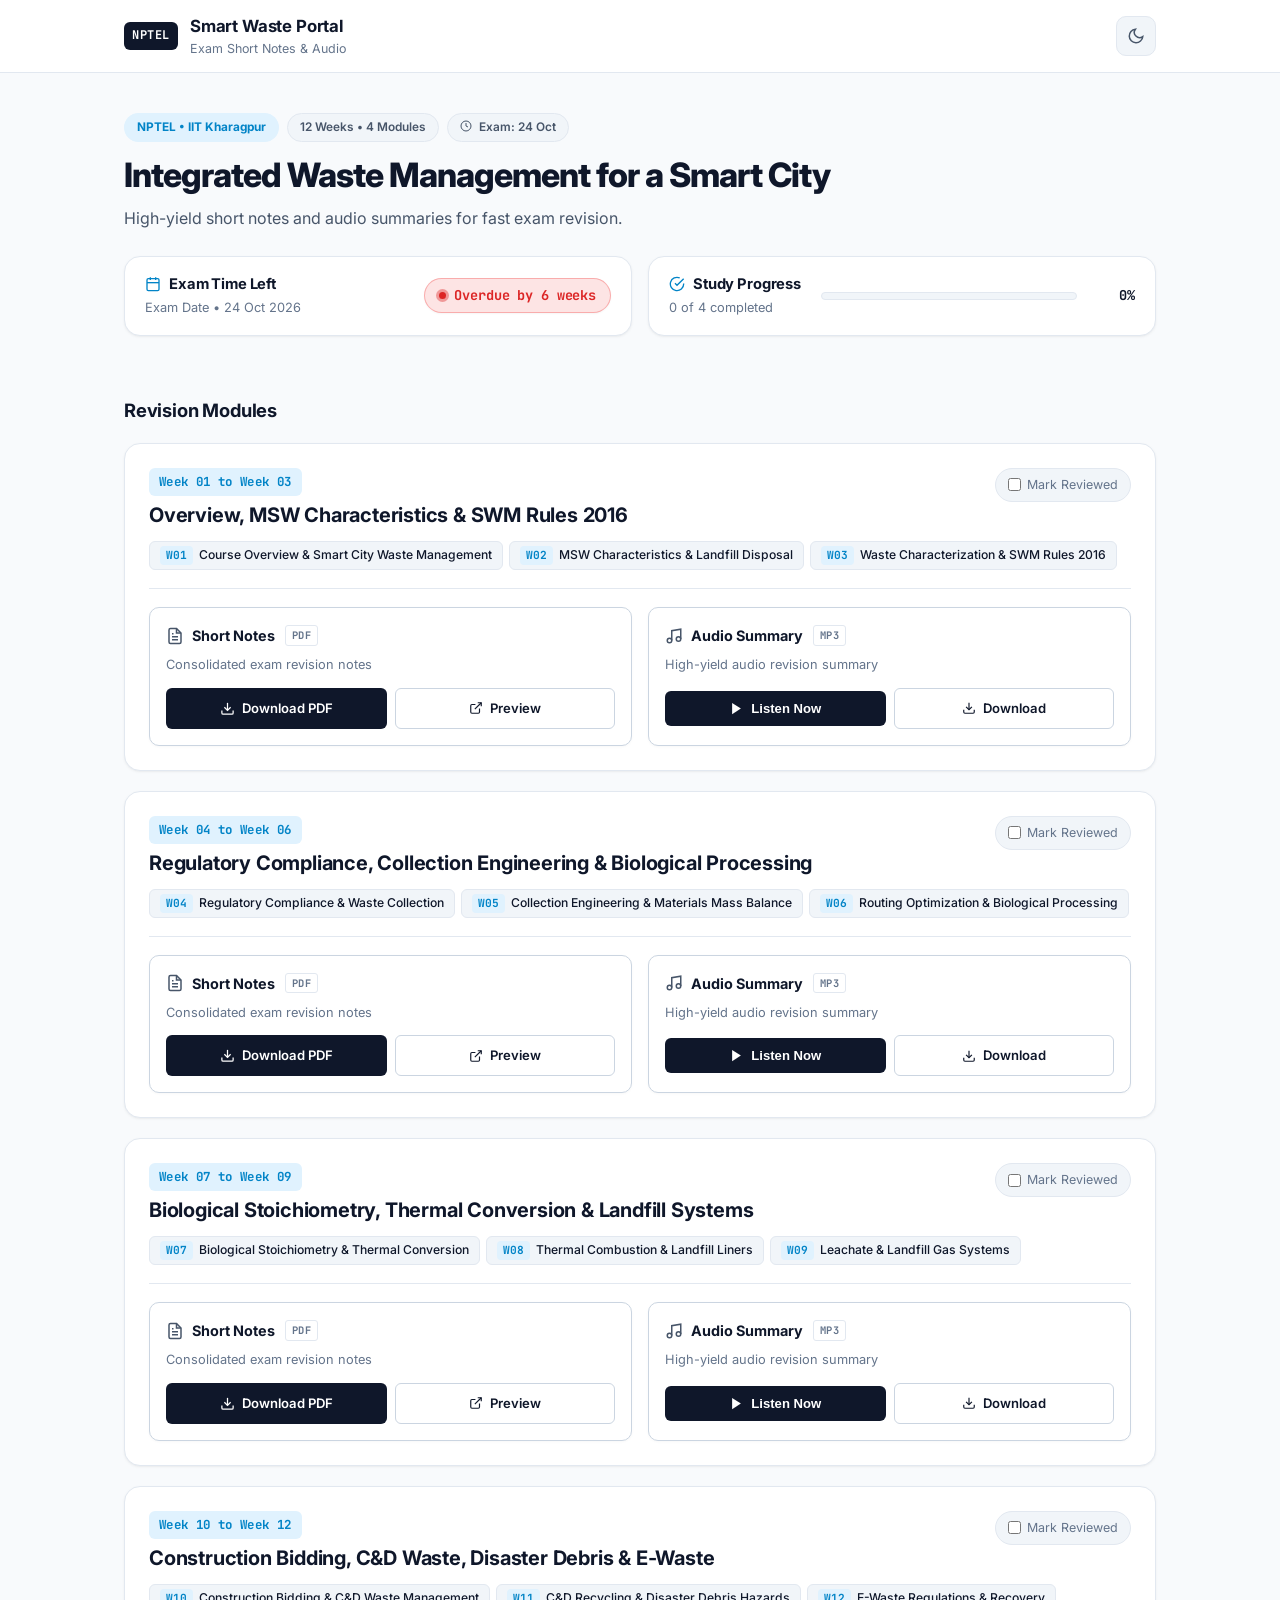
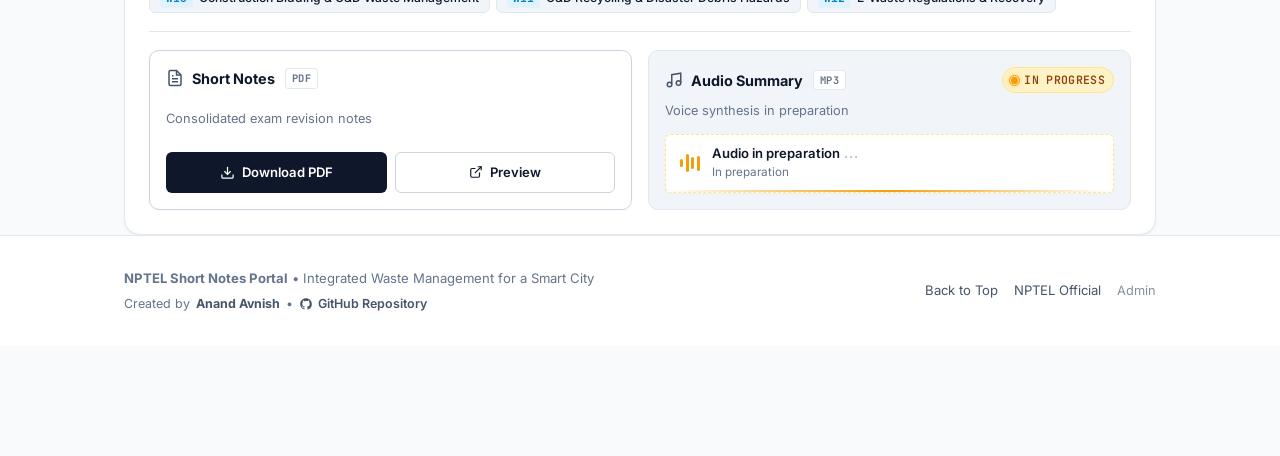
==== commit edc656b0: "Mobile: route Google Drive links directly to native Drive app on Android and iOS" ====
--- a/index.html
+++ b/index.html
@@ -219,7 +219,7 @@
   </div>
 
   <!-- Scripts with Cache-Busting -->
-  <script src="data/default-content.js?v=2.5"></script>
-  <script src="js/app.js?v=2.5"></script>
+  <script src="data/default-content.js?v=2.6"></script>
+  <script src="js/app.js?v=2.6"></script>
 </body>
 </html>
